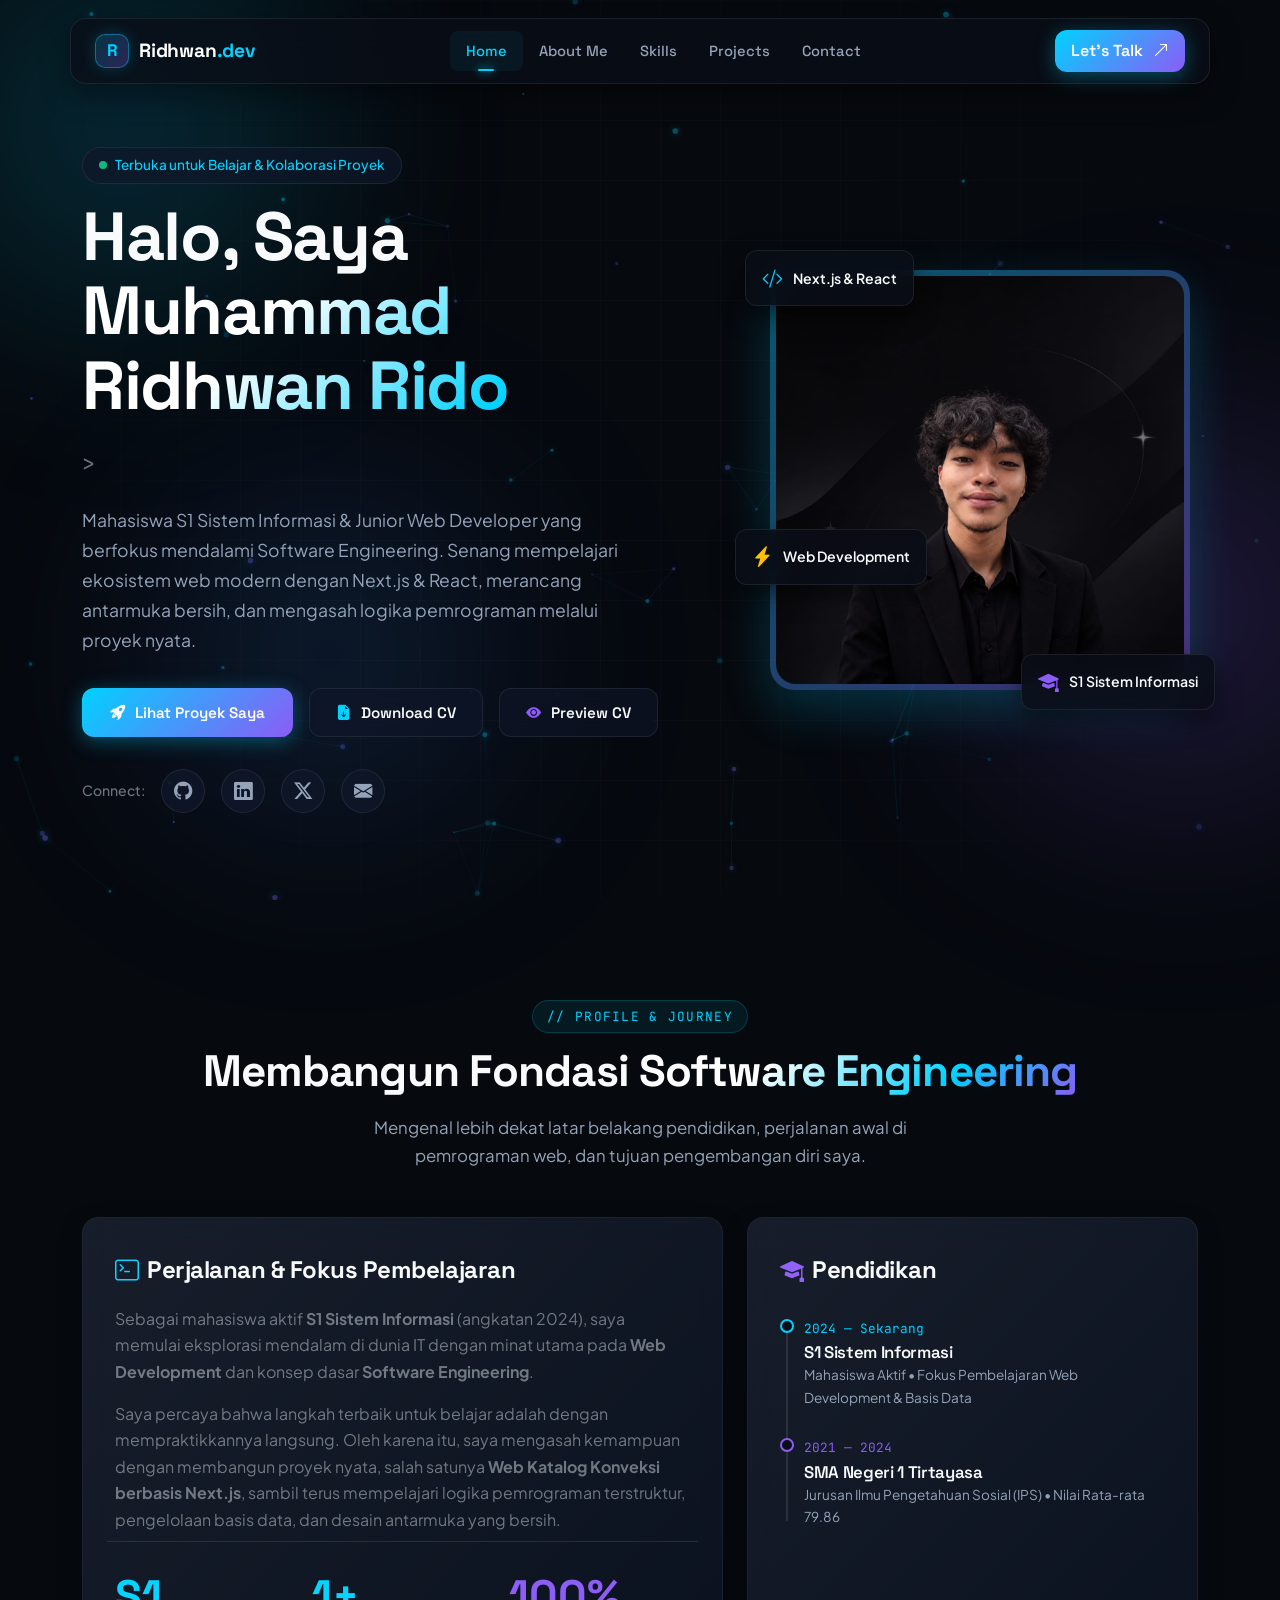
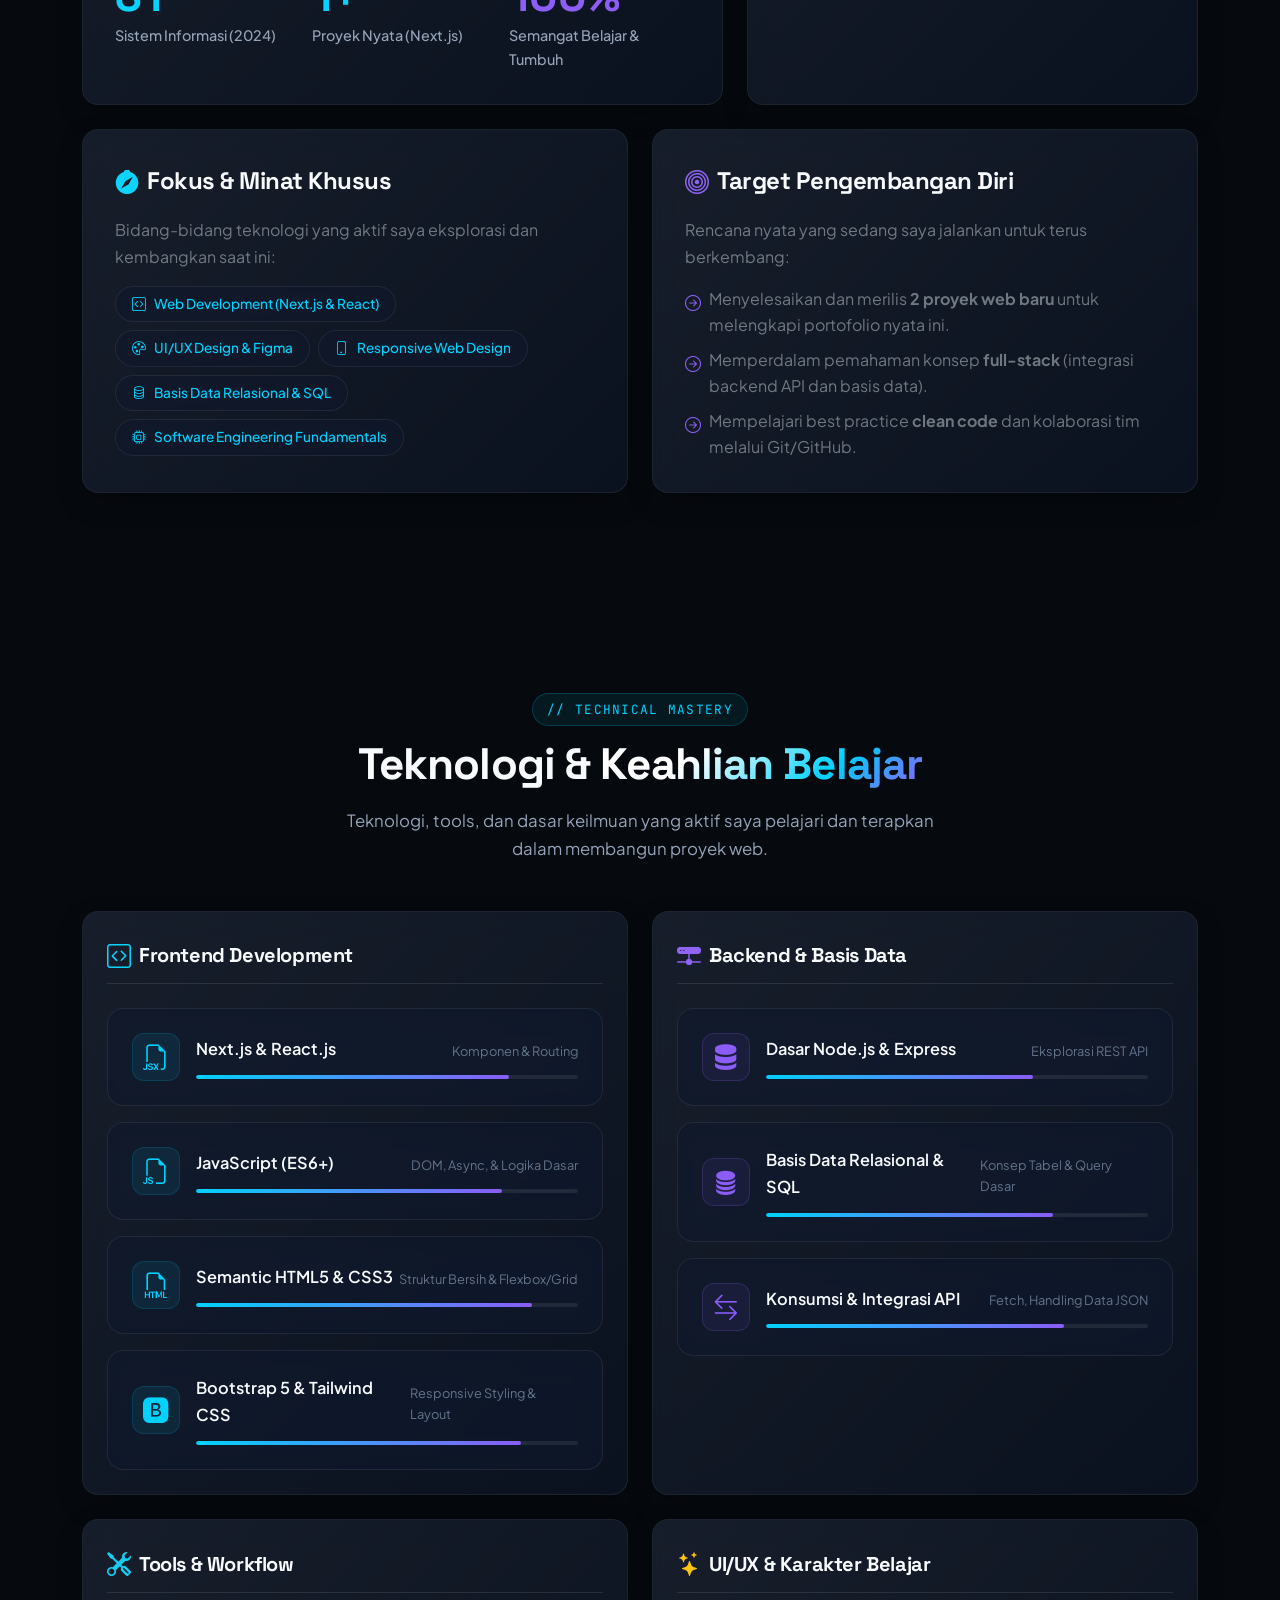
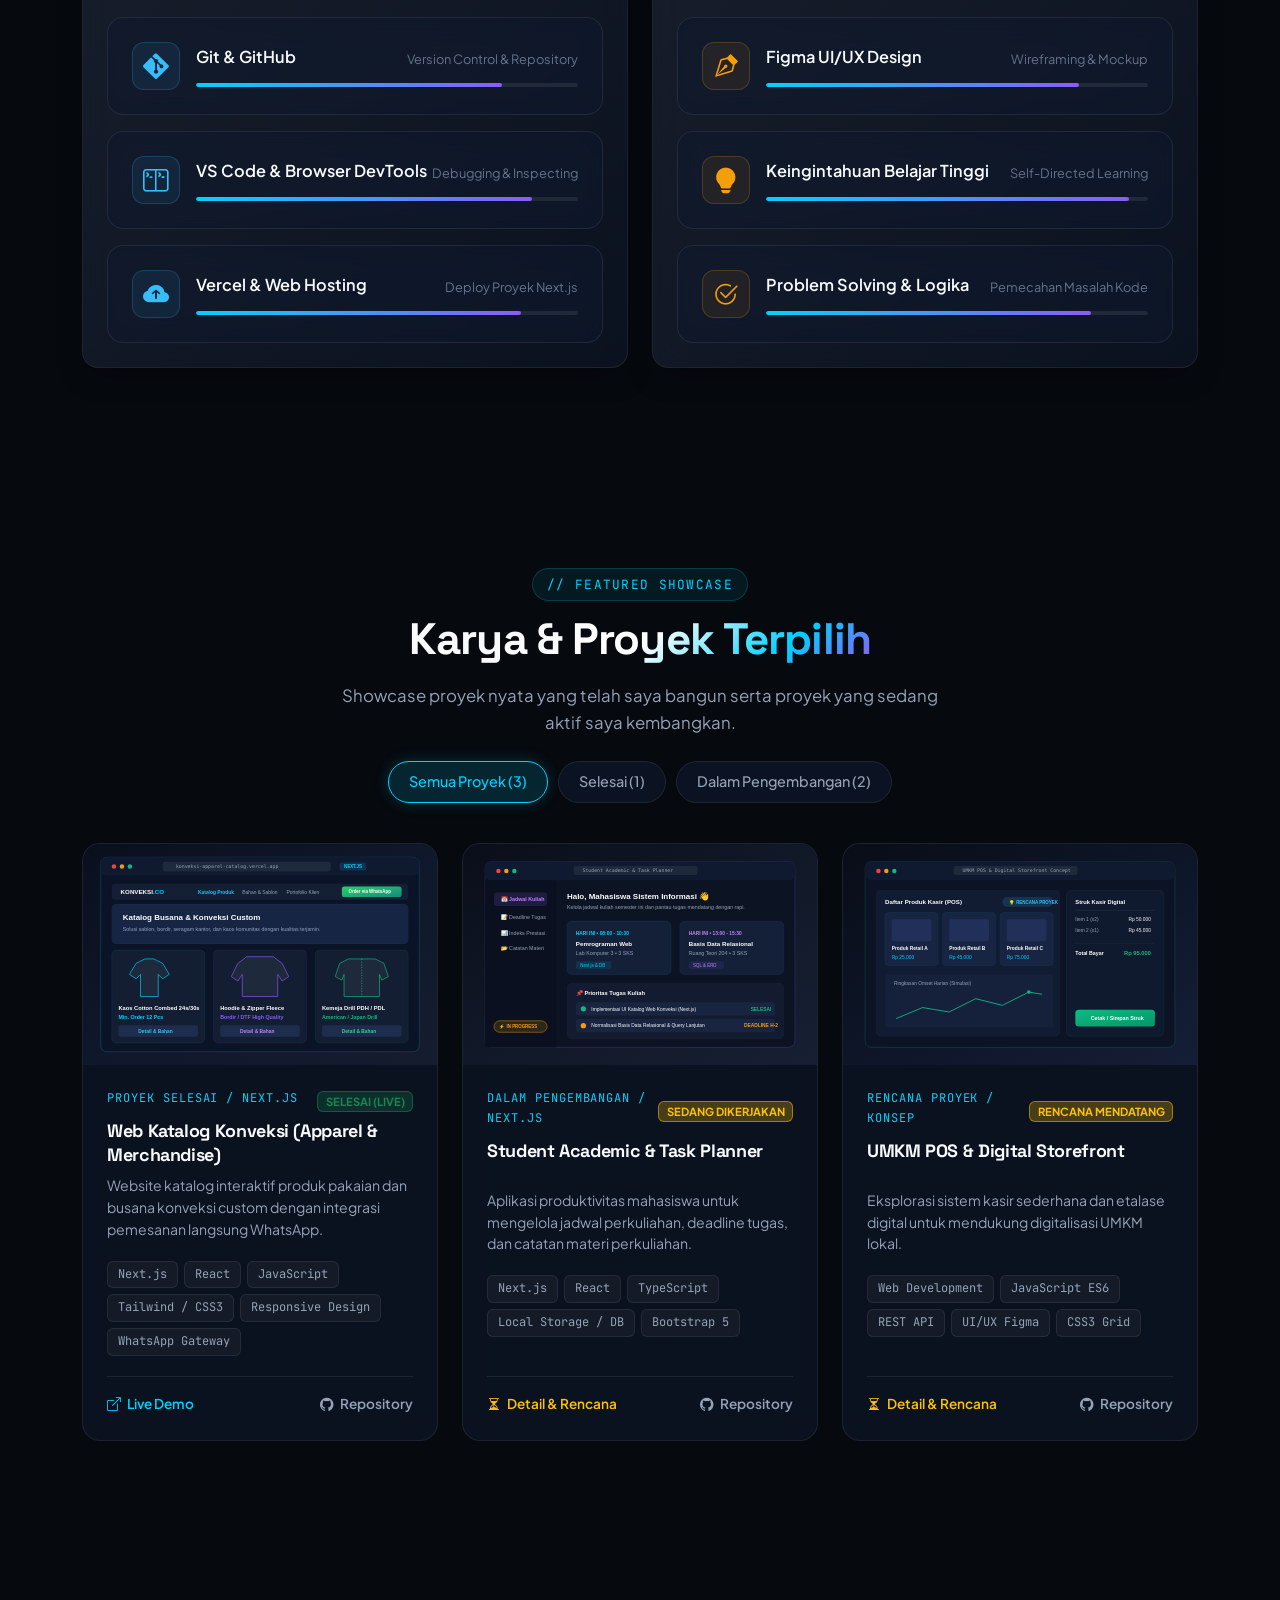
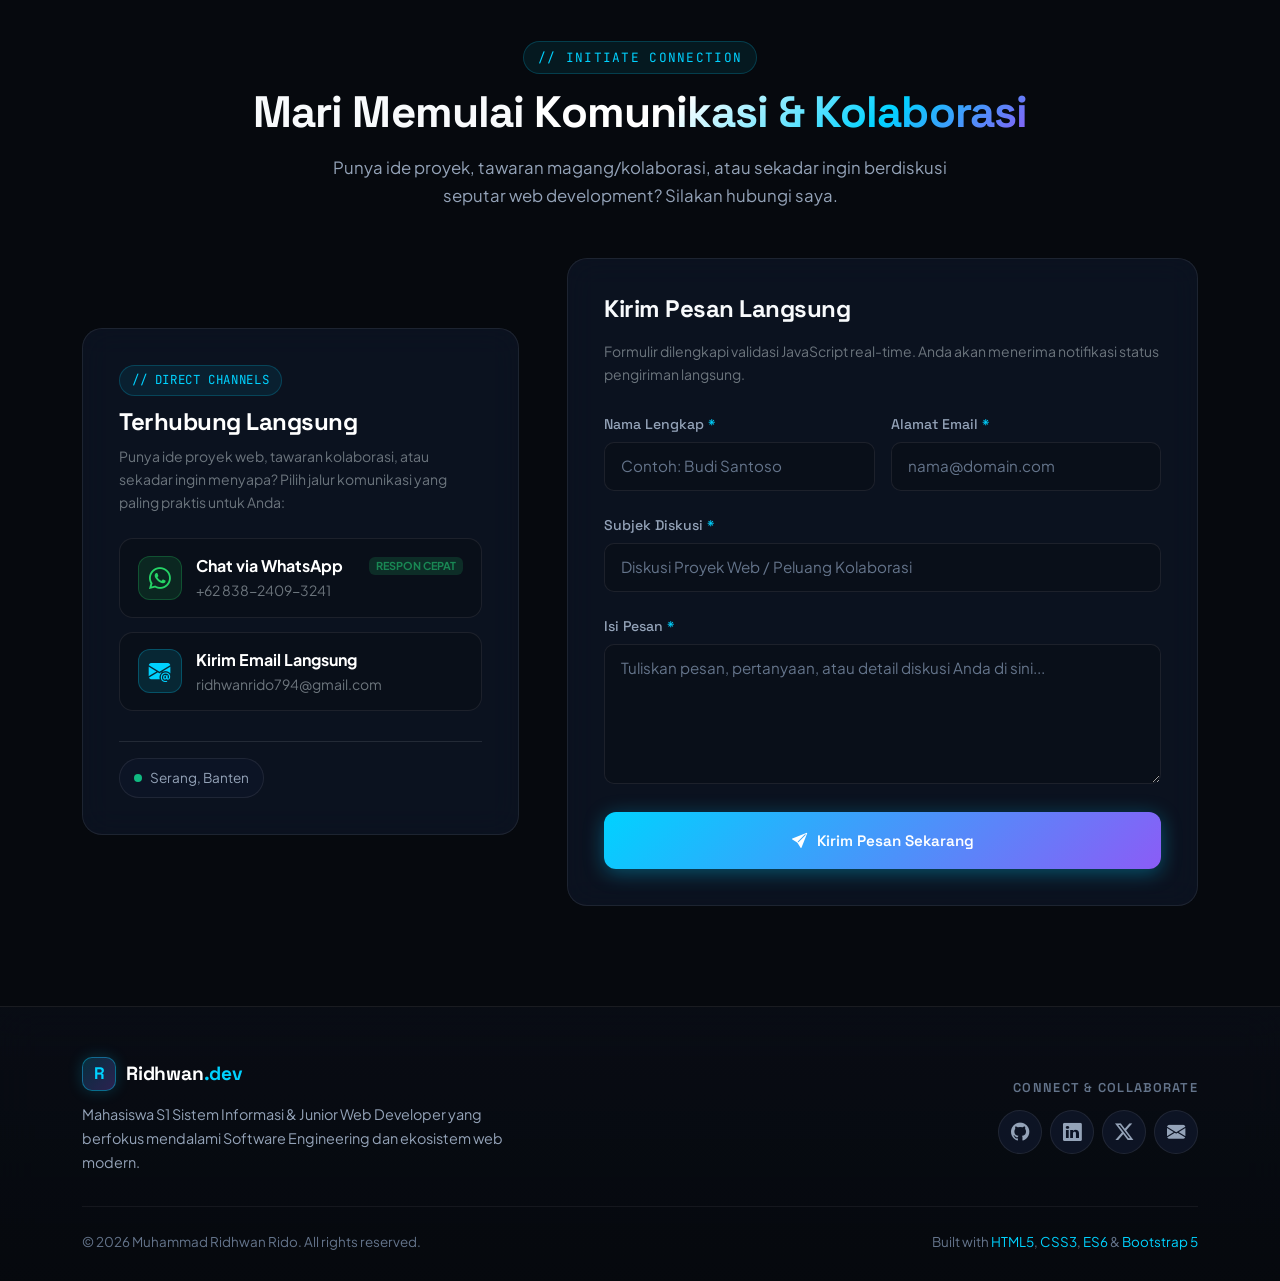
==== index.html @ 9acec399 "Initial commit: Personal Portfolio Website" ====
<!DOCTYPE html>
<html lang="id">

<head>
  <meta charset="UTF-8">
  <meta name="viewport" content="width=device-width, initial-scale=1.0">
  <meta name="description"
    content="Personal Portfolio Muhammad Ridhwan Rido - Mahasiswa S1 Sistem Informasi & Junior Web Developer. Antusias dalam Web Development dan Software Engineering.">
  <meta name="keywords"
    content="Muhammad Ridhwan Rido, Junior Web Developer, Sistem Informasi, Frontend, Next.js, React, Portfolio Serang">
  <meta name="author" content="Muhammad Ridhwan Rido">

  <title>Muhammad Ridhwan Rido — Junior Web Developer & Mahasiswa Sistem Informasi</title>

  <link rel="icon" type="image/svg+xml" href="assets/images/profile.jpeg">
  <link rel="stylesheet" href="https://cdn.jsdelivr.net/npm/bootstrap@5.3.3/dist/css/bootstrap.min.css">
  <link rel="stylesheet" href="https://cdn.jsdelivr.net/npm/bootstrap-icons@1.11.3/font/bootstrap-icons.min.css">
  <link rel="stylesheet" href="https://cdn.jsdelivr.net/npm/aos@2.3.4/dist/aos.css">
  <link rel="stylesheet" href="css/style.css">
</head>

<body>

  <!-- Background Elements -->
  <canvas id="particles-canvas" aria-hidden="true"></canvas>
  <div class="cyber-grid-overlay" aria-hidden="true"></div>
  <div class="ambient-glow ambient-glow-1" aria-hidden="true"></div>
  <div class="ambient-glow ambient-glow-2" aria-hidden="true"></div>
  <div class="ambient-glow ambient-glow-3" aria-hidden="true"></div>

  <div class="main-wrapper">

    <!-- Navbar -->
    <header>
      <nav class="navbar navbar-expand-lg navbar-cyber" aria-label="Navigasi Utama">
        <div class="container navbar-cyber-container">
          <a class="navbar-brand" href="#home">
            <span class="brand-badge">R</span>
            <span class="brand-text">Ridhwan<span class="text-cyan">.dev</span></span>
          </a>

          <button class="navbar-toggler" type="button" data-bs-toggle="collapse" data-bs-target="#navbarMainCollapse"
            aria-controls="navbarMainCollapse" aria-expanded="false" aria-label="Toggle navigasi menu">
            <i class="bi bi-list fs-4 text-cyan"></i>
          </button>

          <div class="collapse navbar-collapse" id="navbarMainCollapse">
            <ul class="navbar-nav mx-auto mb-2 mb-lg-0">
              <li class="nav-item">
                <a class="nav-link active" href="#home">Home</a>
              </li>
              <li class="nav-item">
                <a class="nav-link" href="#about">About Me</a>
              </li>
              <li class="nav-item">
                <a class="nav-link" href="#skills">Skills</a>
              </li>
              <li class="nav-item">
                <a class="nav-link" href="#projects">Projects</a>
              </li>
              <li class="nav-item">
                <a class="nav-link" href="#contact">Contact</a>
              </li>
            </ul>

            <div class="d-flex align-items-center gap-3">
              <a href="#contact" class="btn-cyber-primary text-decoration-none py-2 px-3 fs-6">
                <span>Let's Talk</span>
                <i class="bi bi-arrow-up-right"></i>
              </a>
            </div>
          </div>
        </div>
      </nav>
    </header>

    <main>
      <!-- Hero Section -->
      <section id="home" class="hero-section" aria-label="Hero Section">
        <div class="container">
          <div class="row align-items-center g-5">
            <div class="col-lg-7" data-aos="fade-up" data-aos-duration="900">
              <div class="d-inline-flex align-items-center gap-2 glass-pill mb-3">
                <span class="pulse-indicator" aria-hidden="true"></span>
                <span>Terbuka untuk Belajar &amp; Kolaborasi Proyek</span>
              </div>

              <h1 class="hero-title">
                Halo, Saya <br>
                <span class="text-gradient">Muhammad Ridhwan Rido</span>
              </h1>

              <div class="hero-type-wrap d-flex align-items-center gap-2">
                <span class="text-secondary">&gt;</span>
                <span class="typed-text-target"></span>
              </div>

              <p class="hero-desc">
                Mahasiswa S1 Sistem Informasi &amp; Junior Web Developer yang berfokus mendalami Software Engineering.
                Senang mempelajari ekosistem web modern dengan Next.js &amp; React, merancang antarmuka bersih, dan
                mengasah logika pemrograman melalui proyek nyata.
              </p>

              <div class="d-flex flex-wrap align-items-center gap-3 mb-4 hero-cta-buttons">
                <a href="#projects" class="btn-cyber-primary text-decoration-none">
                  <i class="bi bi-rocket-takeoff-fill"></i>
                  <span>Lihat Proyek Saya</span>
                </a>

                <a href="assets/docs/resume.pdf" download="Muhammad_Ridhwan_Rido_CV.pdf"
                  class="btn-cyber-outline text-decoration-none" title="Download Curriculum Vitae">
                  <i class="bi bi-file-earmark-arrow-down-fill text-cyan"></i>
                  <span>Download CV</span>
                </a>

                <a href="assets/docs/resume.html" target="_blank" rel="noopener noreferrer"
                  class="btn-cyber-outline text-decoration-none" title="Buka Pratinjau CV">
                  <i class="bi bi-eye-fill text-violet"></i>
                  <span>Preview CV</span>
                </a>
              </div>

              <div class="d-flex align-items-center gap-3 pt-2 hero-social-row">
                <span class="text-secondary small fw-medium">Connect:</span>
                <a href="https://github.com/Mr-Rido" target="_blank" rel="noopener noreferrer" class="btn-icon-circle"
                  aria-label="GitHub">
                  <i class="bi bi-github"></i>
                </a>
                <a href="https://linkedin.com" target="_blank" rel="noopener noreferrer" class="btn-icon-circle"
                  aria-label="LinkedIn">
                  <i class="bi bi-linkedin"></i>
                </a>
                <a href="https://twitter.com" target="_blank" rel="noopener noreferrer" class="btn-icon-circle"
                  aria-label="X Twitter">
                  <i class="bi bi-twitter-x"></i>
                </a>
                <a href="mailto:ridhwanrido794@gmail.com" class="btn-icon-circle" aria-label="Email">
                  <i class="bi bi-envelope-fill"></i>
                </a>
              </div>
            </div>

            <div class="col-lg-5 text-center" data-aos="zoom-in" data-aos-duration="1000" data-aos-delay="200">
              <div class="hero-visual-card tilt-card">
                <div class="floating-badge floating-badge-top-left">
                  <i class="bi bi-code-slash text-cyan"></i>
                  <span>Next.js &amp; React</span>
                </div>

                <div class="floating-badge floating-badge-bottom-right">
                  <i class="bi bi-mortarboard-fill text-violet"></i>
                  <span>S1 Sistem Informasi</span>
                </div>

                <div class="floating-badge floating-badge-center-left">
                  <i class="bi bi-lightning-charge-fill text-warning"></i>
                  <span>Web Development</span>
                </div>

                <div class="hero-avatar-frame">
                  <div class="hero-avatar-inner">
                    <img src="assets/images/profile.jpeg" alt="Foto Profil Futuristik Muhammad Ridhwan Rido" width="420"
                      height="420" loading="eager">
                  </div>
                </div>
              </div>
            </div>
          </div>
        </div>
      </section>

      <!-- About Section -->
      <section id="about" class="about-section" aria-label="Tentang Saya">
        <div class="container">
          <div class="text-center mb-5" data-aos="fade-up">
            <span class="section-badge">// PROFILE &amp; JOURNEY</span>
            <h2 class="section-title">Membangun Fondasi <span class="text-gradient">Software Engineering</span></h2>
            <p class="section-subtitle">
              Mengenal lebih dekat latar belakang pendidikan, perjalanan awal di pemrograman web, dan tujuan
              pengembangan diri saya.
            </p>
          </div>

          <div class="row g-4">
            <div class="col-lg-7" data-aos="fade-up" data-aos-delay="100">
              <article class="glass-card bento-card">
                <div>
                  <div class="d-flex align-items-center gap-2 mb-3">
                    <i class="bi bi-terminal text-cyan fs-4"></i>
                    <h3 class="fs-4 mb-0 fw-bold">Perjalanan &amp; Fokus Pembelajaran</h3>
                  </div>
                  <p class="text-secondary leading-relaxed mb-3">
                    Sebagai mahasiswa aktif <strong>S1 Sistem Informasi</strong> (angkatan 2024), saya memulai
                    eksplorasi mendalam di dunia IT dengan minat utama pada <strong>Web Development</strong> dan konsep
                    dasar <strong>Software Engineering</strong>.
                  </p>
                  <p class="text-secondary leading-relaxed mb-4">
                    Saya percaya bahwa langkah terbaik untuk belajar adalah dengan mempraktikkannya langsung. Oleh
                    karena itu, saya mengasah kemampuan dengan membangun proyek nyata, salah satunya <strong>Web Katalog
                      Konveksi berbasis Next.js</strong>, sambil terus mempelajari logika pemrograman terstruktur,
                    pengelolaan basis data, dan desain antarmuka yang bersih.
                  </p>
                </div>

                <div class="row g-3 pt-3 border-top border-secondary border-opacity-25">
                  <div class="col-sm-4 text-center text-sm-start">
                    <div class="stat-counter-number">S1</div>
                    <div class="stat-label">Sistem Informasi (2024)</div>
                  </div>
                  <div class="col-sm-4 text-center text-sm-start">
                    <div class="stat-counter-number text-cyan">1+</div>
                    <div class="stat-label">Proyek Nyata (Next.js)</div>
                  </div>
                  <div class="col-sm-4 text-center text-sm-start">
                    <div class="stat-counter-number text-violet">100%</div>
                    <div class="stat-label">Semangat Belajar &amp; Tumbuh</div>
                  </div>
                </div>
              </article>
            </div>

            <div class="col-lg-5" data-aos="fade-up" data-aos-delay="200">
              <article class="glass-card bento-card">
                <div>
                  <div class="d-flex align-items-center gap-2 mb-3">
                    <i class="bi bi-mortarboard-fill text-violet fs-4"></i>
                    <h3 class="fs-4 mb-0 fw-bold">Pendidikan</h3>
                  </div>

                  <div class="edu-timeline mt-4">
                    <div class="timeline-item">
                      <div class="timeline-dot" style="border-color: var(--accent-cyan);"></div>
                      <span class="timeline-year text-cyan">2024 — Sekarang</span>
                      <h4 class="timeline-title">S1 Sistem Informasi</h4>
                      <p class="timeline-sub">Mahasiswa Aktif • Fokus Pembelajaran Web Development &amp; Basis Data</p>
                    </div>

                    <div class="timeline-item">
                      <div class="timeline-dot" style="border-color: var(--accent-violet);"></div>
                      <span class="timeline-year text-violet">2021 — 2024</span>
                      <h4 class="timeline-title">SMA Negeri 1 Tirtayasa</h4>
                      <p class="timeline-sub">Jurusan Ilmu Pengetahuan Sosial (IPS) • Nilai Rata-rata 79.86</p>
                    </div>
                  </div>
                </div>
              </article>
            </div>

            <div class="col-lg-6" data-aos="fade-up" data-aos-delay="300">
              <article class="glass-card bento-card">
                <div>
                  <div class="d-flex align-items-center gap-2 mb-3">
                    <i class="bi bi-compass-fill text-cyan fs-4"></i>
                    <h3 class="fs-4 mb-0 fw-bold">Fokus &amp; Minat Khusus</h3>
                  </div>
                  <p class="text-secondary mb-3">
                    Bidang-bidang teknologi yang aktif saya eksplorasi dan kembangkan saat ini:
                  </p>
                  <div class="d-flex flex-wrap gap-2">
                    <span class="glass-pill"><i class="bi bi-code-square text-cyan"></i> Web Development (Next.js &amp; React)</span>
                    <span class="glass-pill"><i class="bi bi-palette text-cyan"></i> UI/UX Design &amp; Figma</span>
                    <span class="glass-pill"><i class="bi bi-phone text-cyan"></i> Responsive Web Design</span>
                    <span class="glass-pill"><i class="bi bi-database text-cyan"></i> Basis Data Relasional &amp; SQL</span>
                    <span class="glass-pill"><i class="bi bi-cpu text-cyan"></i> Software Engineering Fundamentals</span>
                  </div>
                </div>
              </article>
            </div>

            <div class="col-lg-6" data-aos="fade-up" data-aos-delay="400">
              <article class="glass-card bento-card">
                <div>
                  <div class="d-flex align-items-center gap-2 mb-3">
                    <i class="bi bi-bullseye text-violet fs-4"></i>
                    <h3 class="fs-4 mb-0 fw-bold">Target Pengembangan Diri</h3>
                  </div>
                  <p class="text-secondary mb-3">
                    Rencana nyata yang sedang saya jalankan untuk terus berkembang:
                  </p>
                  <ul class="list-unstyled mb-0">
                    <li class="mb-2 d-flex align-items-start gap-2">
                      <i class="bi bi-arrow-right-circle text-violet mt-1"></i>
                      <span class="text-secondary">Menyelesaikan dan merilis <strong>2 proyek web baru</strong> untuk melengkapi portofolio nyata ini.</span>
                    </li>
                    <li class="mb-2 d-flex align-items-start gap-2">
                      <i class="bi bi-arrow-right-circle text-violet mt-1"></i>
                      <span class="text-secondary">Memperdalam pemahaman konsep <strong>full-stack</strong> (integrasi backend API dan basis data).</span>
                    </li>
                    <li class="d-flex align-items-start gap-2">
                      <i class="bi bi-arrow-right-circle text-violet mt-1"></i>
                      <span class="text-secondary">Mempelajari best practice <strong>clean code</strong> dan kolaborasi tim melalui Git/GitHub.</span>
                    </li>
                  </ul>
                </div>
              </article>
            </div>
          </div>
        </div>
      </section>

      <!-- Skills Section -->
      <section id="skills" class="skills-section" aria-label="Keahlian Teknis">
        <div class="container">
          <div class="text-center mb-5" data-aos="fade-up">
            <span class="section-badge">// TECHNICAL MASTERY</span>
            <h2 class="section-title">Teknologi &amp; <span class="text-gradient">Keahlian Belajar</span></h2>
            <p class="section-subtitle">
              Teknologi, tools, dan dasar keilmuan yang aktif saya pelajari dan terapkan dalam membangun proyek web.
            </p>
          </div>

          <div class="row g-4">
            <div class="col-lg-6" data-aos="fade-up" data-aos-delay="100">
              <div class="glass-card p-4 h-100">
                <div class="d-flex align-items-center gap-2 mb-4 pb-2 border-bottom border-secondary border-opacity-25">
                  <i class="bi bi-code-square text-cyan fs-4"></i>
                  <h3 class="fs-5 mb-0 fw-bold">Frontend Development</h3>
                </div>

                <div class="d-flex flex-column gap-3">
                  <div class="skill-card-item">
                    <div class="skill-icon-wrap"><i class="bi bi-filetype-jsx"></i></div>
                    <div class="flex-grow-1">
                      <div class="d-flex justify-content-between align-items-center">
                        <span class="skill-name">Next.js &amp; React.js</span>
                        <span class="skill-level-text">Komponen &amp; Routing</span>
                      </div>
                      <div class="skill-meter">
                        <div class="skill-meter-fill" style="width: 82%;"></div>
                      </div>
                    </div>
                  </div>

                  <div class="skill-card-item">
                    <div class="skill-icon-wrap"><i class="bi bi-filetype-js"></i></div>
                    <div class="flex-grow-1">
                      <div class="d-flex justify-content-between align-items-center">
                        <span class="skill-name">JavaScript (ES6+)</span>
                        <span class="skill-level-text">DOM, Async, &amp; Logika Dasar</span>
                      </div>
                      <div class="skill-meter">
                        <div class="skill-meter-fill" style="width: 80%;"></div>
                      </div>
                    </div>
                  </div>

                  <div class="skill-card-item">
                    <div class="skill-icon-wrap"><i class="bi bi-filetype-html"></i></div>
                    <div class="flex-grow-1">
                      <div class="d-flex justify-content-between align-items-center">
                        <span class="skill-name">Semantic HTML5 &amp; CSS3</span>
                        <span class="skill-level-text">Struktur Bersih &amp; Flexbox/Grid</span>
                      </div>
                      <div class="skill-meter">
                        <div class="skill-meter-fill" style="width: 88%;"></div>
                      </div>
                    </div>
                  </div>

                  <div class="skill-card-item">
                    <div class="skill-icon-wrap"><i class="bi bi-bootstrap-fill"></i></div>
                    <div class="flex-grow-1">
                      <div class="d-flex justify-content-between align-items-center">
                        <span class="skill-name">Bootstrap 5 &amp; Tailwind CSS</span>
                        <span class="skill-level-text">Responsive Styling &amp; Layout</span>
                      </div>
                      <div class="skill-meter">
                        <div class="skill-meter-fill" style="width: 85%;"></div>
                      </div>
                    </div>
                  </div>
                </div>
              </div>
            </div>

            <div class="col-lg-6" data-aos="fade-up" data-aos-delay="200">
              <div class="glass-card p-4 h-100">
                <div class="d-flex align-items-center gap-2 mb-4 pb-2 border-bottom border-secondary border-opacity-25">
                  <i class="bi bi-hdd-network-fill text-violet fs-4"></i>
                  <h3 class="fs-5 mb-0 fw-bold">Backend &amp; Basis Data</h3>
                </div>

                <div class="d-flex flex-column gap-3">
                  <div class="skill-card-item">
                    <div class="skill-icon-wrap"
                      style="color: var(--accent-violet); background: rgba(139,92,246,0.08); border-color: rgba(139,92,246,0.2);">
                      <i class="bi bi-server"></i>
                    </div>
                    <div class="flex-grow-1">
                      <div class="d-flex justify-content-between align-items-center">
                        <span class="skill-name">Dasar Node.js &amp; Express</span>
                        <span class="skill-level-text">Eksplorasi REST API</span>
                      </div>
                      <div class="skill-meter">
                        <div class="skill-meter-fill" style="width: 70%;"></div>
                      </div>
                    </div>
                  </div>

                  <div class="skill-card-item">
                    <div class="skill-icon-wrap"
                      style="color: var(--accent-violet); background: rgba(139,92,246,0.08); border-color: rgba(139,92,246,0.2);">
                      <i class="bi bi-database-fill"></i>
                    </div>
                    <div class="flex-grow-1">
                      <div class="d-flex justify-content-between align-items-center">
                        <span class="skill-name">Basis Data Relasional &amp; SQL</span>
                        <span class="skill-level-text">Konsep Tabel &amp; Query Dasar</span>
                      </div>
                      <div class="skill-meter">
                        <div class="skill-meter-fill" style="width: 75%;"></div>
                      </div>
                    </div>
                  </div>

                  <div class="skill-card-item">
                    <div class="skill-icon-wrap"
                      style="color: var(--accent-violet); background: rgba(139,92,246,0.08); border-color: rgba(139,92,246,0.2);">
                      <i class="bi bi-arrow-left-right"></i>
                    </div>
                    <div class="flex-grow-1">
                      <div class="d-flex justify-content-between align-items-center">
                        <span class="skill-name">Konsumsi &amp; Integrasi API</span>
                        <span class="skill-level-text">Fetch, Handling Data JSON</span>
                      </div>
                      <div class="skill-meter">
                        <div class="skill-meter-fill" style="width: 78%;"></div>
                      </div>
                    </div>
                  </div>
                </div>
              </div>
            </div>

            <div class="col-lg-6" data-aos="fade-up" data-aos-delay="300">
              <div class="glass-card p-4 h-100">
                <div class="d-flex align-items-center gap-2 mb-4 pb-2 border-bottom border-secondary border-opacity-25">
                  <i class="bi bi-tools text-info fs-4"></i>
                  <h3 class="fs-5 mb-0 fw-bold">Tools &amp; Workflow</h3>
                </div>

                <div class="d-flex flex-column gap-3">
                  <div class="skill-card-item">
                    <div class="skill-icon-wrap"
                      style="color: #38bdf8; background: rgba(56,189,248,0.08); border-color: rgba(56,189,248,0.2);">
                      <i class="bi bi-git"></i>
                    </div>
                    <div class="flex-grow-1">
                      <div class="d-flex justify-content-between align-items-center">
                        <span class="skill-name">Git &amp; GitHub</span>
                        <span class="skill-level-text">Version Control &amp; Repository</span>
                      </div>
                      <div class="skill-meter">
                        <div class="skill-meter-fill" style="width: 80%;"></div>
                      </div>
                    </div>
                  </div>

                  <div class="skill-card-item">
                    <div class="skill-icon-wrap"
                      style="color: #38bdf8; background: rgba(56,189,248,0.08); border-color: rgba(56,189,248,0.2);">
                      <i class="bi bi-terminal-split"></i>
                    </div>
                    <div class="flex-grow-1">
                      <div class="d-flex justify-content-between align-items-center">
                        <span class="skill-name">VS Code &amp; Browser DevTools</span>
                        <span class="skill-level-text">Debugging &amp; Inspecting</span>
                      </div>
                      <div class="skill-meter">
                        <div class="skill-meter-fill" style="width: 88%;"></div>
                      </div>
                    </div>
                  </div>

                  <div class="skill-card-item">
                    <div class="skill-icon-wrap"
                      style="color: #38bdf8; background: rgba(56,189,248,0.08); border-color: rgba(56,189,248,0.2);">
                      <i class="bi bi-cloud-arrow-up-fill"></i>
                    </div>
                    <div class="flex-grow-1">
                      <div class="d-flex justify-content-between align-items-center">
                        <span class="skill-name">Vercel &amp; Web Hosting</span>
                        <span class="skill-level-text">Deploy Proyek Next.js</span>
                      </div>
                      <div class="skill-meter">
                        <div class="skill-meter-fill" style="width: 85%;"></div>
                      </div>
                    </div>
                  </div>
                </div>
              </div>
            </div>

            <div class="col-lg-6" data-aos="fade-up" data-aos-delay="400">
              <div class="glass-card p-4 h-100">
                <div class="d-flex align-items-center gap-2 mb-4 pb-2 border-bottom border-secondary border-opacity-25">
                  <i class="bi bi-stars text-warning fs-4"></i>
                  <h3 class="fs-5 mb-0 fw-bold">UI/UX &amp; Karakter Belajar</h3>
                </div>

                <div class="d-flex flex-column gap-3">
                  <div class="skill-card-item">
                    <div class="skill-icon-wrap"
                      style="color: #f59e0b; background: rgba(245,158,11,0.08); border-color: rgba(245,158,11,0.2);">
                      <i class="bi bi-vector-pen"></i>
                    </div>
                    <div class="flex-grow-1">
                      <div class="d-flex justify-content-between align-items-center">
                        <span class="skill-name">Figma UI/UX Design</span>
                        <span class="skill-level-text">Wireframing &amp; Mockup</span>
                      </div>
                      <div class="skill-meter">
                        <div class="skill-meter-fill" style="width: 82%;"></div>
                      </div>
                    </div>
                  </div>

                  <div class="skill-card-item">
                    <div class="skill-icon-wrap"
                      style="color: #f59e0b; background: rgba(245,158,11,0.08); border-color: rgba(245,158,11,0.2);">
                      <i class="bi bi-lightbulb-fill"></i>
                    </div>
                    <div class="flex-grow-1">
                      <div class="d-flex justify-content-between align-items-center">
                        <span class="skill-name">Keingintahuan Belajar Tinggi</span>
                        <span class="skill-level-text">Self-Directed Learning</span>
                      </div>
                      <div class="skill-meter">
                        <div class="skill-meter-fill" style="width: 95%;"></div>
                      </div>
                    </div>
                  </div>

                  <div class="skill-card-item">
                    <div class="skill-icon-wrap"
                      style="color: #f59e0b; background: rgba(245,158,11,0.08); border-color: rgba(245,158,11,0.2);">
                      <i class="bi bi-check2-circle"></i>
                    </div>
                    <div class="flex-grow-1">
                      <div class="d-flex justify-content-between align-items-center">
                        <span class="skill-name">Problem Solving &amp; Logika</span>
                        <span class="skill-level-text">Pemecahan Masalah Kode</span>
                      </div>
                      <div class="skill-meter">
                        <div class="skill-meter-fill" style="width: 85%;"></div>
                      </div>
                    </div>
                  </div>
                </div>
              </div>
            </div>
          </div>
        </div>
      </section>

      <!-- Projects Section -->
      <section id="projects" class="projects-section" aria-label="Portofolio Proyek">
        <div class="container">
          <div class="text-center mb-4" data-aos="fade-up">
            <span class="section-badge">// FEATURED SHOWCASE</span>
            <h2 class="section-title">Karya &amp; <span class="text-gradient">Proyek Terpilih</span></h2>
            <p class="section-subtitle">
              Showcase proyek nyata yang telah saya bangun serta proyek yang sedang aktif saya kembangkan.
            </p>
          </div>

          <div class="filter-btn-group" data-aos="fade-up" data-aos-delay="100">
            <button class="filter-btn active" data-filter="all">Semua Proyek (3)</button>
            <button class="filter-btn" data-filter="completed">Selesai (Live)</button>
            <button class="filter-btn" data-filter="in-progress">Dalam Pengembangan / Rencana</button>
          </div>

          <div class="row g-4 justify-content-center" id="projectsContainer">

            <!-- Proyek 1: Web Katalog Konveksi -->
            <div class="col-lg-4 col-md-6 project-grid-item" data-category="completed" data-aos="fade-up"
              data-aos-delay="100">
              <article class="project-card tilt-card">
                <div class="project-img-wrapper" data-project-id="konveksi-catalog">
                  <img src="assets/images/project-konveksi.svg" alt="Preview Web Katalog Konveksi Next.js"
                    loading="lazy">
                  <div class="project-overlay">
                    <button class="btn-cyber-primary btn-sm btn-view-project-detail" data-project-id="konveksi-catalog">
                      <i class="bi bi-info-circle"></i> Detail Proyek
                    </button>
                  </div>
                </div>
                <div class="project-content">
                  <div>
                    <div class="d-flex justify-content-between align-items-center mb-1">
                      <span class="project-category">Next.js &amp; Frontend</span>
                      <span
                        class="badge bg-success bg-opacity-25 text-success border border-success border-opacity-50 small"
                        style="font-size: 0.7rem;">LIVE</span>
                    </div>
                    <h3 class="project-title">Web Katalog Konveksi</h3>
                    <p class="project-desc">
                      Website katalog produk digital untuk konveksi busana custom (kaos, hoodie, seragam PDH) dengan
                      integrasi pemesanan langsung WhatsApp.
                    </p>
                    <div class="tech-tag-list">
                      <span class="tech-tag">Next.js</span>
                      <span class="tech-tag">React</span>
                      <span class="tech-tag">Tailwind / CSS</span>
                      <span class="tech-tag">WhatsApp API</span>
                    </div>
                  </div>
                  <div class="project-links">
                    <a href="https://ridhwan-apparel.vercel.app" target="_blank" rel="noopener noreferrer"
                      class="project-link-btn text-cyan">
                      <i class="bi bi-box-arrow-up-right"></i> Live Demo
                    </a>
                    <a href="https://github.com" target="_blank" rel="noopener noreferrer" class="project-link-btn">
                      <i class="bi bi-github"></i> Source Code
                    </a>
                  </div>
                </div>
              </article>
            </div>

            <!-- Proyek 2: Student Academic & Task Planner -->
            <div class="col-lg-4 col-md-6 project-grid-item" data-category="in-progress" data-aos="fade-up"
              data-aos-delay="200">
              <article class="project-card tilt-card">
                <div class="project-img-wrapper" data-project-id="student-academic-planner">
                  <img src="assets/images/project-student-planner.svg" alt="Preview Student Academic & Task Planner"
                    loading="lazy">
                  <div class="project-overlay">
                    <button class="btn-cyber-primary btn-sm btn-view-project-detail"
                      data-project-id="student-academic-planner">
                      <i class="bi bi-info-circle"></i> Detail Proyek
                    </button>
                  </div>
                </div>
                <div class="project-content">
                  <div>
                    <div class="d-flex justify-content-between align-items-center mb-1">
                      <span class="project-category">Full-Stack / Next.js</span>
                      <span
                        class="badge bg-warning bg-opacity-25 text-warning border border-warning border-opacity-50 small"
                        style="font-size: 0.7rem;">IN PROGRESS</span>
                    </div>
                    <h3 class="project-title">Student Task Planner</h3>
                    <p class="project-desc">
                      Aplikasi produktivitas mahasiswa untuk mengelola jadwal perkuliahan semester aktif, deadline tugas
                      harian, dan catatan perkuliahan.
                    </p>
                    <div class="tech-tag-list">
                      <span class="tech-tag">Next.js</span>
                      <span class="tech-tag">React</span>
                      <span class="tech-tag">TypeScript</span>
                      <span class="tech-tag">Bootstrap 5</span>
                    </div>
                  </div>
                  <div class="project-links">
                    <button type="button"
                      class="project-link-btn text-warning btn-view-project-detail border-0 bg-transparent p-0"
                      data-project-id="student-academic-planner">
                      <i class="bi bi-hourglass-split"></i> Dalam Pengerjaan
                    </button>
                    <a href="https://github.com/Mr-Rido/PLANNER-TASK" target="_blank" rel="noopener noreferrer" class="project-link-btn">
                      <i class="bi bi-github"></i> Repository
                    </a>
                  </div>
                </div>
              </article>
            </div>

            <!-- Proyek 3: UMKM POS & Digital Storefront -->
            <div class="col-lg-4 col-md-6 project-grid-item" data-category="in-progress" data-aos="fade-up"
              data-aos-delay="300">
              <article class="project-card tilt-card">
                <div class="project-img-wrapper" data-project-id="umkm-pos-storefront">
                  <img src="assets/images/project-pos-concept.svg" alt="Preview UMKM POS & Storefront Concept"
                    loading="lazy">
                  <div class="project-overlay">
                    <button class="btn-cyber-primary btn-sm btn-view-project-detail"
                      data-project-id="umkm-pos-storefront">
                      <i class="bi bi-info-circle"></i> Detail Proyek
                    </button>
                  </div>
                </div>
                <div class="project-content">
                  <div>
                    <div class="d-flex justify-content-between align-items-center mb-1">
                      <span class="project-category">Konsep &amp; Rencana</span>
                      <span class="badge bg-info bg-opacity-25 text-info border border-info border-opacity-50 small"
                        style="font-size: 0.7rem;">PLANNING</span>
                    </div>
                    <h3 class="project-title">UMKM POS &amp; Storefront</h3>
                    <p class="project-desc">
                      Eksplorasi sistem kasir sederhana dan etalase digital untuk mendukung digitalisasi UMKM lokal dan
                      pencatatan transaksi kasir.
                    </p>
                    <div class="tech-tag-list">
                      <span class="tech-tag">Web Tech</span>
                      <span class="tech-tag">JavaScript ES6</span>
                      <span class="tech-tag">UI/UX Figma</span>
                      <span class="tech-tag">REST API</span>
                    </div>
                  </div>
                  <div class="project-links">
                    <button type="button"
                      class="project-link-btn text-info btn-view-project-detail border-0 bg-transparent p-0"
                      data-project-id="umkm-pos-storefront">
                      <i class="bi bi-lightbulb"></i> Rencana Berikutnya
                    </button>
                    <a href="https://github.com/Mr-Rido" target="_blank" rel="noopener noreferrer" class="project-link-btn">
                      <i class="bi bi-github"></i> GitHub
                    </a>
                  </div>
                </div>
              </article>
            </div>

          </div>
        </div>
      </section>

      <!-- Contact Section -->
      <section id="contact" class="contact-section" aria-label="Kontak">
        <div class="container">
          <div class="text-center mb-5" data-aos="fade-up">
            <span class="section-badge">// INITIATE CONNECTION</span>
            <h2 class="section-title">Mari Memulai <span class="text-gradient">Komunikasi &amp; Kolaborasi</span></h2>
            <p class="section-subtitle">
              Punya ide proyek, tawaran magang/kolaborasi, atau sekadar ingin berdiskusi seputar web development?
              Silakan hubungi saya.
            </p>
          </div>

          <div class="row g-5 align-items-center">
            <div class="col-lg-5" data-aos="fade-right" data-aos-delay="100">
              <div class="contact-hub-card">
                <div>
                  <span class="contact-hub-badge">// DIRECT CHANNELS</span>
                  <h3 class="fs-4 fw-bold text-white mb-2">Terhubung Langsung</h3>
                  <p class="text-secondary small leading-relaxed mb-4">
                    Punya ide proyek web, tawaran kolaborasi, atau sekadar ingin menyapa? Pilih jalur komunikasi yang
                    paling praktis untuk Anda:
                  </p>

                  <a href="https://wa.me/6283824093241?text=Halo%20Ridhwan,%20saya%20melihat%20portofolio%20Anda%20dan%20tertarik%20untuk%20berdiskusi."
                    target="_blank" rel="noopener noreferrer" class="contact-action-btn btn-wa">
                    <div class="contact-action-icon"
                      style="background: rgba(37, 211, 102, 0.12); color: #25d366; border: 1px solid rgba(37, 211, 102, 0.25);">
                      <i class="bi bi-whatsapp"></i>
                    </div>
                    <div class="flex-grow-1">
                      <div class="d-flex justify-content-between align-items-center">
                        <span class="fw-bold fs-6 text-white">Chat via WhatsApp</span>
                        <span class="badge bg-success bg-opacity-25 text-success small"
                          style="font-size: 0.68rem;">RESPON CEPAT</span>
                      </div>
                      <span class="text-secondary small d-block">+62 838-2409-3241</span>
                    </div>
                  </a>

                  <a href="mailto:ridhwanrido794@gmail.com" class="contact-action-btn">
                    <div class="contact-action-icon"
                      style="background: rgba(0, 210, 255, 0.12); color: var(--accent-cyan); border: 1px solid rgba(0, 210, 255, 0.25);">
                      <i class="bi bi-envelope-at-fill"></i>
                    </div>
                    <div class="flex-grow-1">
                      <span class="fw-bold fs-6 text-white d-block">Kirim Email Langsung</span>
                      <span class="text-secondary small d-block">ridhwanrido794@gmail.com</span>
                    </div>
                  </a>
                </div>

                <div class="pt-3 border-top border-secondary border-opacity-25 mt-3">
                  <div class="contact-location-pill">
                    <span class="pulse-indicator" aria-hidden="true"></span>
                    <span>Serang, Banten</span>
                  </div>
                </div>
              </div>
            </div>

            <div class="col-lg-7" data-aos="fade-left" data-aos-delay="200">
              <div class="form-cyber">
                <h3 class="fs-4 fw-bold mb-3">Kirim Pesan Langsung</h3>
                <p class="text-secondary small mb-4">
                  Formulir dilengkapi validasi JavaScript real-time. Anda akan menerima notifikasi status pengiriman
                  langsung.
                </p>

                <div id="contactFormAlert"></div>

                <form id="contactForm" novalidate>
                  <div class="row g-3">
                    <div class="col-md-6">
                      <label for="senderName" class="form-label form-label-cyber">Nama Lengkap <span
                          class="text-cyan">*</span></label>
                      <input type="text" class="form-control form-control-cyber" id="senderName"
                        placeholder="Contoh: Budi Santoso" required>
                      <div class="form-feedback-msg"></div>
                    </div>

                    <div class="col-md-6">
                      <label for="senderEmail" class="form-label form-label-cyber">Alamat Email <span
                          class="text-cyan">*</span></label>
                      <input type="email" class="form-control form-control-cyber" id="senderEmail"
                        placeholder="nama@domain.com" required>
                      <div class="form-feedback-msg"></div>
                    </div>

                    <div class="col-12">
                      <label for="senderSubject" class="form-label form-label-cyber">Subjek Diskusi <span
                          class="text-cyan">*</span></label>
                      <input type="text" class="form-control form-control-cyber" id="senderSubject"
                        placeholder="Diskusi Proyek Web / Peluang Kolaborasi" required>
                      <div class="form-feedback-msg"></div>
                    </div>

                    <div class="col-12">
                      <label for="senderMessage" class="form-label form-label-cyber">Isi Pesan <span
                          class="text-cyan">*</span></label>
                      <textarea class="form-control form-control-cyber" id="senderMessage" rows="5"
                        placeholder="Tuliskan pesan, pertanyaan, atau detail diskusi Anda di sini..."
                        required></textarea>
                      <div class="form-feedback-msg"></div>
                    </div>

                    <div class="col-12 pt-2">
                      <button type="submit" id="submitContactBtn" class="btn-cyber-primary w-100 py-3">
                        <i class="bi bi-send-fill"></i>
                        <span>Kirim Pesan Sekarang</span>
                      </button>
                    </div>
                  </div>
                </form>
              </div>
            </div>
          </div>
        </div>
      </section>
    </main>

    <!-- Footer -->
    <footer class="footer-cyber" aria-label="Footer">
      <div class="container">
        <div class="row g-4 align-items-center justify-content-between">
          <div class="col-lg-7 col-md-6 text-center text-md-start">
            <a class="navbar-brand justify-content-center justify-content-md-start mb-2" href="#home">
              <span class="brand-badge">R</span>
              <span class="brand-text">Ridhwan<span class="text-cyan">.dev</span></span>
            </a>
            <p class="footer-brand-desc">
              Mahasiswa S1 Sistem Informasi &amp; Junior Web Developer yang berfokus mendalami Software Engineering dan ekosistem web modern.
            </p>
          </div>

          <div class="col-lg-5 col-md-6 text-center text-md-end">
            <div class="footer-social-title">Connect &amp; Collaborate</div>
            <div class="d-flex align-items-center justify-content-center justify-content-md-end gap-2">
              <a href="https://github.com" target="_blank" rel="noopener noreferrer" class="btn-icon-circle"
                aria-label="GitHub"><i class="bi bi-github"></i></a>
              <a href="https://linkedin.com" target="_blank" rel="noopener noreferrer" class="btn-icon-circle"
                aria-label="LinkedIn"><i class="bi bi-linkedin"></i></a>
              <a href="https://twitter.com" target="_blank" rel="noopener noreferrer" class="btn-icon-circle"
                aria-label="X Twitter"><i class="bi bi-twitter-x"></i></a>
              <a href="mailto:ridhwanrido794@gmail.com" class="btn-icon-circle"
                aria-label="Email"><i class="bi bi-envelope-fill"></i></a>
            </div>
          </div>
        </div>

        <div class="footer-bottom d-flex flex-column flex-sm-row justify-content-between align-items-center gap-2">
          <div class="footer-copy">
            &copy; <span id="currentYear">2026</span> Muhammad Ridhwan Rido. All rights reserved.
          </div>
          <div class="footer-tech">
            Built with <span>HTML5</span>, <span>CSS3</span>, <span>ES6</span> &amp; <span>Bootstrap 5</span>
          </div>
        </div>
      </div>
    </footer>

    <!-- Tombol Back to Top -->
    <button id="backToTopBtn" class="back-to-top" aria-label="Kembali ke atas">
      <i class="bi bi-chevron-up"></i>
    </button>

  </div>

  <!-- Modal Detail Proyek -->
  <div class="modal fade" id="projectDetailModal" tabindex="-1" aria-labelledby="modalProjectTitle" aria-hidden="true">
    <div class="modal-dialog modal-dialog-centered modal-lg">
      <div class="modal-content modal-content-cyber">
        <div class="modal-header modal-header-cyber d-flex justify-content-between align-items-center">
          <div>
            <span id="modalProjectCategory"
              class="badge bg-dark border border-cyan text-cyan font-monospace small mb-1"></span>
            <h4 class="modal-title fw-bold text-white mb-0" id="modalProjectTitle">Judul Proyek</h4>
          </div>
          <button type="button" class="btn-close-cyber" data-bs-dismiss="modal" aria-label="Tutup Modal">
            <i class="bi bi-x-lg"></i>
          </button>
        </div>

        <div class="modal-body p-4">
          <div class="rounded-3 overflow-hidden mb-4 border border-secondary border-opacity-25">
            <img id="modalProjectImg" src="" alt="Pratinjau Detail Proyek" class="w-100 object-fit-cover"
              style="max-height: 320px;">
          </div>

          <div class="row g-2 mb-4" id="modalProjectMetrics"></div>

          <h5 class="fs-6 text-cyan fw-bold text-uppercase tracking-wider font-monospace mb-2">// Deskripsi Proyek</h5>
          <p id="modalProjectDesc" class="text-secondary leading-relaxed mb-4"></p>

          <h5 class="fs-6 text-cyan fw-bold text-uppercase tracking-wider font-monospace mb-2">// Fitur &amp; Karakteristik</h5>
          <ul id="modalProjectFeatures" class="list-unstyled text-secondary mb-4"></ul>

          <h5 class="fs-6 text-cyan fw-bold text-uppercase tracking-wider font-monospace mb-2">// Arsitektur Teknis</h5>
          <p id="modalProjectArchitecture" class="text-secondary small leading-relaxed mb-4"></p>

          <h5 class="fs-6 text-cyan fw-bold text-uppercase tracking-wider font-monospace mb-2">// Stack Teknologi</h5>
          <div id="modalProjectTags" class="d-flex flex-wrap gap-2 mb-4"></div>
        </div>

        <div class="modal-footer border-top border-secondary border-opacity-25 p-3 d-flex justify-content-between">
          <button type="button" class="btn btn-outline-secondary btn-sm" data-bs-dismiss="modal">Tutup</button>
          <div class="d-flex gap-2">
            <a id="modalGithubBtn" href="#" target="_blank" rel="noopener noreferrer"
              class="btn-cyber-outline btn-sm text-decoration-none">
              <i class="bi bi-github"></i> Repository
            </a>
            <a id="modalLiveDemoBtn" href="#" target="_blank" rel="noopener noreferrer"
              class="btn-cyber-primary btn-sm text-decoration-none">
              <i class="bi bi-box-arrow-up-right"></i> Live Demo
            </a>
          </div>
        </div>
      </div>
    </div>
  </div>

  <!-- Scripts -->
  <script src="https://cdn.jsdelivr.net/npm/bootstrap@5.3.3/dist/js/bootstrap.bundle.min.js"></script>
  <script src="https://cdn.jsdelivr.net/npm/aos@2.3.4/dist/aos.js"></script>
  <script src="https://cdn.jsdelivr.net/npm/typed.js@2.1.0/dist/typed.umd.js"></script>
  <script src="https://cdn.jsdelivr.net/npm/vanilla-tilt@1.8.1/dist/vanilla-tilt.min.js"></script>
  <script src="js/projects-data.js"></script>
  <script src="js/main.js"></script>
  <script>
    document.getElementById('currentYear').textContent = new Date().getFullYear();
  </script>
</body>

</html>
---- css/style.css ----
/* Sistem Desain Portofolio Futuristik Minimalis */

@import url('https://fonts.googleapis.com/css2?family=Plus+Jakarta+Sans:wght@300;400;500;600;700&family=Space+Grotesk:wght@400;500;600;700&family=JetBrains+Mono:wght@400;500&display=swap');

/* Variabel Tema (:root) */
:root {
  --bg-darkest: #06090e;
  --bg-primary: #0a0e17;
  --bg-secondary: #0f172a;
  --bg-tertiary: #162033;
  --bg-card: rgba(15, 23, 42, 0.65);
  --bg-card-hover: rgba(22, 32, 51, 0.85);

  --accent-cyan: #00d2ff;
  --accent-blue: #3b82f6;
  --accent-violet: #8b5cf6;
  --accent-purple: #a855f7;
  --accent-emerald: #10b981;

  --text-primary: #f8fafc;
  --text-secondary: #94a3b8;
  --text-muted: #64748b;
  --text-dark: #0f172a;

  --border-glass: rgba(255, 255, 255, 0.08);
  --border-glass-hover: rgba(0, 210, 255, 0.4);
  --glass-blur: blur(16px);
  --glass-blur-heavy: blur(24px);

  --gradient-cyber: linear-gradient(135deg, #00d2ff 0%, #8b5cf6 100%);
  --gradient-cyber-hover: linear-gradient(135deg, #00f0ff 0%, #a855f7 100%);
  --gradient-text: linear-gradient(135deg, #ffffff 30%, #00d2ff 70%, #8b5cf6 100%);
  --gradient-subtle: linear-gradient(180deg, rgba(15, 23, 42, 0) 0%, rgba(15, 23, 42, 0.8) 100%);
  --gradient-border: linear-gradient(135deg, rgba(0, 210, 255, 0.5), rgba(139, 92, 246, 0.5));

  --glow-cyan: 0 0 25px rgba(0, 210, 255, 0.3);
  --glow-violet: 0 0 25px rgba(139, 92, 246, 0.3);
  --glow-box: 0 8px 32px 0 rgba(0, 0, 0, 0.45);
  --shadow-card: 0 10px 30px -10px rgba(0, 0, 0, 0.5);

  --font-heading: 'Space Grotesk', -apple-system, BlinkMacSystemFont, sans-serif;
  --font-body: 'Plus Jakarta Sans', -apple-system, BlinkMacSystemFont, sans-serif;
  --font-mono: 'JetBrains Mono', monospace;

  --transition-fast: all 0.2s cubic-bezier(0.4, 0, 0.2, 1);
  --transition-normal: all 0.35s cubic-bezier(0.4, 0, 0.2, 1);
  --transition-slow: all 0.6s cubic-bezier(0.4, 0, 0.2, 1);
}

/* Reset Dasar & Tipografi */
*,
*::before,
*::after {
  box-sizing: border-box;
  margin: 0;
  padding: 0;
}

html {
  scroll-behavior: smooth;
  scroll-padding-top: 80px;
}

body {
  font-family: var(--font-body);
  background-color: var(--bg-darkest);
  color: var(--text-primary);
  line-height: 1.65;
  overflow-x: hidden;
  position: relative;
  min-height: 100vh;
}

h1,
h2,
h3,
h4,
h5,
h6 {
  font-family: var(--font-heading);
  font-weight: 700;
  color: var(--text-primary);
  letter-spacing: -0.02em;
}

p {
  color: var(--text-secondary);
  font-weight: 400;
}

a {
  color: var(--accent-cyan);
  text-decoration: none;
  transition: var(--transition-fast);
}

a:hover {
  color: #38bdf8;
}

/* Custom Scrollbar */
::-webkit-scrollbar {
  width: 9px;
}

::-webkit-scrollbar-track {
  background: var(--bg-darkest);
}

::-webkit-scrollbar-thumb {
  background: var(--bg-tertiary);
  border-radius: 6px;
  border: 2px solid var(--bg-darkest);
}

::-webkit-scrollbar-thumb:hover {
  background: var(--accent-cyan);
}

::selection {
  background: rgba(0, 210, 255, 0.25);
  color: #ffffff;
}

/* Latar Belakang & Grid */
#particles-js,
#particles-canvas {
  position: fixed;
  top: 0;
  left: 0;
  width: 100%;
  height: 100%;
  z-index: 0;
  pointer-events: none;
  opacity: 0.65;
}

.cyber-grid-overlay {
  position: fixed;
  top: 0;
  left: 0;
  width: 100%;
  height: 100%;
  background-image:
    linear-gradient(to right, rgba(255, 255, 255, 0.02) 1px, transparent 1px),
    linear-gradient(to bottom, rgba(255, 255, 255, 0.02) 1px, transparent 1px);
  background-size: 60px 60px;
  mask-image: radial-gradient(circle at 50% 50%, black 40%, transparent 95%);
  -webkit-mask-image: radial-gradient(circle at 50% 50%, black 40%, transparent 95%);
  pointer-events: none;
  z-index: 1;
}

.ambient-glow {
  position: fixed;
  border-radius: 50%;
  filter: blur(120px);
  pointer-events: none;
  z-index: 0;
  opacity: 0.35;
  animation: ambientFloat 20s infinite alternate ease-in-out;
}

.ambient-glow-1 {
  width: 450px;
  height: 450px;
  background: radial-gradient(circle, var(--accent-cyan) 0%, transparent 70%);
  top: -100px;
  left: -100px;
}

.ambient-glow-2 {
  width: 500px;
  height: 500px;
  background: radial-gradient(circle, var(--accent-violet) 0%, transparent 70%);
  top: 40%;
  right: -150px;
  animation-duration: 25s;
  animation-delay: -5s;
}

.ambient-glow-3 {
  width: 400px;
  height: 400px;
  background: radial-gradient(circle, #3b82f6 0%, transparent 70%);
  bottom: 5%;
  left: 10%;
  animation-duration: 22s;
  animation-delay: -10s;
}

@keyframes ambientFloat {
  0% {
    transform: translate(0, 0) scale(1);
  }

  50% {
    transform: translate(60px, 40px) scale(1.1);
  }

  100% {
    transform: translate(-40px, 80px) scale(0.95);
  }
}

.main-wrapper {
  position: relative;
  z-index: 2;
}

/* Glassmorphism & Kartu */
.glass-card {
  background: var(--bg-card);
  backdrop-filter: var(--glass-blur);
  -webkit-backdrop-filter: var(--glass-blur);
  border: 1px solid var(--border-glass);
  border-radius: 16px;
  box-shadow: var(--shadow-card);
  transition: var(--transition-normal);
  position: relative;
  overflow: hidden;
}

.glass-card::before {
  content: '';
  position: absolute;
  top: 0;
  left: 0;
  width: 100%;
  height: 100%;
  background: linear-gradient(135deg, rgba(255, 255, 255, 0.05) 0%, transparent 100%);
  pointer-events: none;
}

.glass-card:hover {
  border-color: var(--border-glass-hover);
  transform: translateY(-5px);
  box-shadow: 0 15px 35px -5px rgba(0, 210, 255, 0.12), 0 0 20px rgba(139, 92, 246, 0.1);
}

.glass-pill {
  display: inline-flex;
  align-items: center;
  gap: 8px;
  padding: 6px 16px;
  background: rgba(15, 23, 42, 0.7);
  backdrop-filter: blur(10px);
  -webkit-backdrop-filter: blur(10px);
  border: 1px solid var(--border-glass);
  border-radius: 9999px;
  font-size: 0.85rem;
  font-weight: 500;
  color: var(--accent-cyan);
}

.glass-pill-violet {
  color: #c084fc;
  border-color: rgba(168, 85, 247, 0.25);
  background: rgba(168, 85, 247, 0.08);
}

/* Gaya Header Bagian */
.section-badge {
  display: inline-block;
  padding: 5px 14px;
  background: rgba(0, 210, 255, 0.08);
  border: 1px solid rgba(0, 210, 255, 0.2);
  border-radius: 30px;
  color: var(--accent-cyan);
  font-family: var(--font-mono);
  font-size: 0.8rem;
  text-transform: uppercase;
  letter-spacing: 0.1em;
  margin-bottom: 12px;
}

.section-title {
  font-size: clamp(2rem, 3.5vw, 2.75rem);
  font-weight: 700;
  margin-bottom: 1rem;
}

.section-subtitle {
  font-size: 1.05rem;
  color: var(--text-secondary);
  max-width: 620px;
  margin: 0 auto;
}

.text-gradient {
  background: var(--gradient-text);
  -webkit-background-clip: text;
  -webkit-text-fill-color: transparent;
  display: inline-block;
}

.text-cyan {
  color: var(--accent-cyan) !important;
}

.text-violet {
  color: var(--accent-violet) !important;
}

/* Tombol Cyber */
.btn-cyber-primary {
  display: inline-flex;
  align-items: center;
  justify-content: center;
  gap: 10px;
  background: var(--gradient-cyber);
  color: #ffffff;
  font-family: var(--font-heading);
  font-weight: 600;
  font-size: 0.95rem;
  padding: 12px 28px;
  border-radius: 12px;
  border: none;
  cursor: pointer;
  position: relative;
  overflow: hidden;
  box-shadow: 0 4px 20px rgba(0, 210, 255, 0.35);
  transition: var(--transition-normal);
  z-index: 1;
}

.btn-cyber-primary::before {
  content: '';
  position: absolute;
  top: 0;
  left: 0;
  width: 100%;
  height: 100%;
  background: var(--gradient-cyber-hover);
  opacity: 0;
  transition: var(--transition-fast);
  z-index: -1;
}

.btn-cyber-primary:hover {
  color: #ffffff;
  transform: translateY(-2px);
  box-shadow: 0 8px 30px rgba(0, 210, 255, 0.55), 0 0 20px rgba(139, 92, 246, 0.4);
}

.btn-cyber-primary:hover::before {
  opacity: 1;
}

.btn-cyber-outline {
  display: inline-flex;
  align-items: center;
  justify-content: center;
  gap: 10px;
  background: rgba(15, 23, 42, 0.6);
  backdrop-filter: blur(10px);
  color: var(--text-primary);
  font-family: var(--font-heading);
  font-weight: 600;
  font-size: 0.95rem;
  padding: 11px 26px;
  border-radius: 12px;
  border: 1px solid var(--border-glass);
  cursor: pointer;
  transition: var(--transition-normal);
}

.btn-cyber-outline:hover {
  color: var(--accent-cyan);
  border-color: var(--accent-cyan);
  background: rgba(0, 210, 255, 0.08);
  transform: translateY(-2px);
  box-shadow: 0 4px 20px rgba(0, 210, 255, 0.2);
}

.btn-icon-circle {
  width: 44px;
  height: 44px;
  border-radius: 50%;
  display: inline-flex;
  align-items: center;
  justify-content: center;
  background: rgba(15, 23, 42, 0.8);
  border: 1px solid var(--border-glass);
  color: var(--text-secondary);
  font-size: 1.15rem;
  transition: var(--transition-normal);
}

.btn-icon-circle:hover {
  color: var(--accent-cyan);
  border-color: var(--accent-cyan);
  background: rgba(0, 210, 255, 0.12);
  transform: translateY(-3px) scale(1.05);
  box-shadow: var(--glow-cyan);
}

.pulse-indicator {
  display: inline-block;
  width: 8px;
  height: 8px;
  border-radius: 50%;
  background-color: var(--accent-emerald);
  box-shadow: 0 0 0 0 rgba(16, 185, 129, 0.7);
  animation: pulse-ring 2s infinite cubic-bezier(0.66, 0, 0, 1);
}

@keyframes pulse-ring {
  0% {
    box-shadow: 0 0 0 0 rgba(16, 185, 129, 0.7);
  }

  70% {
    box-shadow: 0 0 0 9px rgba(16, 185, 129, 0);
  }

  100% {
    box-shadow: 0 0 0 0 rgba(16, 185, 129, 0);
  }
}

/* Navigasi (Navbar) */
.navbar-cyber {
  position: fixed;
  top: 18px;
  left: 0;
  right: 0;
  z-index: 1030;
  transition: var(--transition-normal);
  padding: 0;
}

.navbar-cyber-container {
  background: rgba(10, 14, 23, 0.75);
  backdrop-filter: blur(20px);
  -webkit-backdrop-filter: blur(20px);
  border: 1px solid var(--border-glass);
  border-radius: 16px;
  padding: 10px 24px;
  box-shadow: 0 10px 30px rgba(0, 0, 0, 0.4);
}

.navbar-brand {
  font-family: var(--font-heading);
  font-size: 1.35rem;
  font-weight: 700;
  color: var(--text-primary);
  display: flex;
  align-items: center;
  gap: 10px;
}

.brand-badge {
  display: inline-flex;
  align-items: center;
  justify-content: center;
  width: 34px;
  height: 34px;
  border-radius: 10px;
  background: linear-gradient(135deg, rgba(0, 210, 255, 0.18), rgba(139, 92, 246, 0.28));
  border: 1px solid rgba(0, 210, 255, 0.4);
  color: var(--accent-cyan);
  font-family: var(--font-heading);
  font-weight: 700;
  font-size: 1.05rem;
  box-shadow: 0 0 15px rgba(0, 210, 255, 0.2);
}

.brand-text {
  font-family: var(--font-heading);
  font-size: 1.2rem;
  font-weight: 700;
  letter-spacing: -0.01em;
  color: #ffffff;
}

.brand-bracket {
  color: var(--accent-cyan);
  font-family: var(--font-mono);
}

.nav-link {
  font-family: var(--font-heading);
  font-size: 0.92rem;
  font-weight: 500;
  color: var(--text-secondary) !important;
  padding: 8px 16px !important;
  border-radius: 8px;
  transition: var(--transition-fast);
  position: relative;
}

.nav-link:hover,
.nav-link.active {
  color: var(--accent-cyan) !important;
  background: rgba(0, 210, 255, 0.06);
}

.nav-link.active::after {
  content: '';
  position: absolute;
  bottom: 0;
  left: 50%;
  transform: translateX(-50%);
  width: 16px;
  height: 2px;
  background: var(--accent-cyan);
  border-radius: 2px;
  box-shadow: 0 0 8px var(--accent-cyan);
}

.navbar-toggler {
  border: 1px solid var(--border-glass);
  padding: 6px 10px;
  color: var(--text-primary);
  background: rgba(15, 23, 42, 0.6);
}

.navbar-toggler:focus {
  box-shadow: none;
  border-color: var(--accent-cyan);
}

/* Hero Section */
.hero-section {
  min-height: 100vh;
  display: flex;
  align-items: center;
  position: relative;
  padding: 140px 0 80px;
}

.hero-title {
  font-size: clamp(2.5rem, 5.5vw, 4.25rem);
  line-height: 1.1;
  margin-bottom: 1.25rem;
}

.hero-type-wrap {
  font-family: var(--font-mono);
  font-size: clamp(0.92rem, 3vw, 1.35rem);
  color: var(--accent-cyan);
  margin-bottom: 1.5rem;
  min-height: 2.4rem;
  display: flex;
  align-items: center;
  white-space: nowrap;
  overflow: visible;
  line-height: 1.3;
}

.typed-text-target {
  display: inline-block;
  white-space: nowrap;
}

.typed-cursor {
  color: var(--accent-violet);
  font-weight: 300;
  display: inline-block;
  vertical-align: middle;
}

.hero-desc {
  font-size: 1.1rem;
  line-height: 1.7;
  color: var(--text-secondary);
  max-width: 540px;
  margin-bottom: 2rem;
}

.hero-visual-card {
  position: relative;
  max-width: 420px;
  margin: 0 auto;
}

.hero-avatar-frame {
  position: relative;
  border-radius: 24px;
  padding: 6px;
  background: linear-gradient(135deg, rgba(0, 210, 255, 0.4), rgba(139, 92, 246, 0.4));
  box-shadow: 0 20px 50px rgba(0, 210, 255, 0.2);
}

.hero-avatar-inner {
  border-radius: 20px;
  background: var(--bg-secondary);
  overflow: hidden;
  position: relative;
  display: flex;
  align-items: center;
  justify-content: center;
  aspect-ratio: 1 / 1;
}

.hero-avatar-inner img {
  width: 100%;
  height: 100%;
  object-fit: cover;
  transition: transform 0.5s ease;
}

.hero-visual-card:hover .hero-avatar-inner img {
  transform: scale(1.04);
}

.floating-badge {
  position: absolute;
  padding: 10px 16px;
  border-radius: 12px;
  background: rgba(10, 14, 23, 0.85);
  backdrop-filter: blur(12px);
  border: 1px solid var(--border-glass);
  box-shadow: 0 10px 25px rgba(0, 0, 0, 0.5);
  display: flex;
  align-items: center;
  gap: 10px;
  font-size: 0.88rem;
  font-weight: 600;
  z-index: 3;
  animation: floatAnim 4s ease-in-out infinite;
}

.floating-badge i {
  font-size: 1.3rem;
}

.floating-badge-top-left {
  top: -20px;
  left: -25px;
  animation-delay: 0s;
}

.floating-badge-bottom-right {
  bottom: -20px;
  right: -25px;
  animation-delay: 2s;
}

.floating-badge-center-left {
  bottom: 25%;
  left: -35px;
  animation-delay: 1s;
}

@keyframes floatAnim {
  0%,
  100% {
    transform: translateY(0);
  }

  50% {
    transform: translateY(-12px);
  }
}

/* About Section */
.about-section {
  padding: 100px 0;
  position: relative;
}

.bento-card {
  height: 100%;
  padding: 2rem;
  display: flex;
  flex-direction: column;
  justify-content: space-between;
}

.stat-counter-number {
  font-family: var(--font-heading);
  font-size: 2.75rem;
  font-weight: 700;
  color: var(--accent-cyan);
  line-height: 1;
  margin-bottom: 6px;
}

.stat-label {
  font-size: 0.9rem;
  color: var(--text-secondary);
  font-weight: 500;
}

.edu-timeline {
  position: relative;
  padding-left: 24px;
}

.edu-timeline::before {
  content: '';
  position: absolute;
  left: 6px;
  top: 8px;
  bottom: 8px;
  width: 2px;
  background: rgba(255, 255, 255, 0.1);
}

.timeline-item {
  position: relative;
  margin-bottom: 24px;
}

.timeline-item:last-child {
  margin-bottom: 0;
}

.timeline-dot {
  position: absolute;
  left: -24px;
  top: 5px;
  width: 14px;
  height: 14px;
  border-radius: 50%;
  background: var(--bg-primary);
  border: 2px solid var(--accent-cyan);
}

.timeline-year {
  font-family: var(--font-mono);
  font-size: 0.8rem;
  color: var(--accent-cyan);
}

.timeline-title {
  font-size: 1.05rem;
  font-weight: 600;
  margin: 2px 0;
}

.timeline-sub {
  font-size: 0.85rem;
  color: var(--text-secondary);
}

/* Skills Section */
.skills-section {
  padding: 100px 0;
  position: relative;
}

.skill-tab-btn {
  background: rgba(15, 23, 42, 0.6);
  border: 1px solid var(--border-glass);
  color: var(--text-secondary);
  padding: 8px 20px;
  border-radius: 30px;
  font-family: var(--font-heading);
  font-weight: 600;
  font-size: 0.9rem;
  cursor: pointer;
  transition: var(--transition-fast);
}

.skill-tab-btn:hover,
.skill-tab-btn.active {
  background: rgba(0, 210, 255, 0.12);
  border-color: var(--accent-cyan);
  color: var(--accent-cyan);
}

.skill-card-item {
  padding: 1.5rem;
  background: var(--bg-card);
  backdrop-filter: var(--glass-blur);
  border: 1px solid var(--border-glass);
  border-radius: 16px;
  transition: var(--transition-normal);
  display: flex;
  align-items: center;
  gap: 16px;
}

.skill-card-item:hover {
  border-color: var(--accent-cyan);
  transform: translateY(-4px);
  background: var(--bg-card-hover);
  box-shadow: 0 10px 25px rgba(0, 210, 255, 0.15);
}

.skill-icon-wrap {
  width: 48px;
  height: 48px;
  border-radius: 12px;
  display: flex;
  align-items: center;
  justify-content: center;
  font-size: 1.6rem;
  background: rgba(0, 210, 255, 0.08);
  border: 1px solid rgba(0, 210, 255, 0.15);
  color: var(--accent-cyan);
  flex-shrink: 0;
}

.skill-name {
  font-size: 1.02rem;
  font-weight: 600;
  margin-bottom: 4px;
}

.skill-level-text {
  font-size: 0.8rem;
  color: var(--text-muted);
}

.skill-meter {
  height: 4px;
  background: rgba(255, 255, 255, 0.08);
  border-radius: 4px;
  overflow: hidden;
  margin-top: 8px;
}

.skill-meter-fill {
  height: 100%;
  background: var(--gradient-cyber);
  border-radius: 4px;
  transition: width 1.2s ease-in-out;
}

/* Projects Section */
.projects-section {
  padding: 100px 0;
  position: relative;
}

.filter-btn-group {
  display: flex;
  flex-wrap: wrap;
  gap: 10px;
  justify-content: center;
  margin-bottom: 2.5rem;
}

.filter-btn {
  background: rgba(15, 23, 42, 0.7);
  border: 1px solid var(--border-glass);
  color: var(--text-secondary);
  padding: 8px 20px;
  border-radius: 30px;
  font-size: 0.9rem;
  font-weight: 500;
  cursor: pointer;
  transition: var(--transition-fast);
}

.filter-btn:hover,
.filter-btn.active {
  background: rgba(0, 210, 255, 0.15);
  border-color: var(--accent-cyan);
  color: var(--accent-cyan);
  box-shadow: 0 0 15px rgba(0, 210, 255, 0.2);
}

.project-card {
  border-radius: 18px;
  overflow: hidden;
  background: var(--bg-card);
  backdrop-filter: var(--glass-blur);
  border: 1px solid var(--border-glass);
  transition: var(--transition-normal);
  display: flex;
  flex-direction: column;
  height: 100%;
}

.project-card:hover {
  border-color: rgba(0, 210, 255, 0.4);
  box-shadow: 0 20px 40px rgba(0, 0, 0, 0.6), 0 0 20px rgba(0, 210, 255, 0.15);
}

.project-img-wrapper {
  position: relative;
  overflow: hidden;
  aspect-ratio: 16 / 10;
  background: var(--bg-secondary);
}

.project-img-wrapper img {
  width: 100%;
  height: 100%;
  object-fit: cover;
  transition: transform 0.6s cubic-bezier(0.25, 1, 0.5, 1);
}

.project-card:hover .project-img-wrapper img {
  transform: scale(1.08);
}

.project-overlay {
  position: absolute;
  top: 0;
  left: 0;
  width: 100%;
  height: 100%;
  background: rgba(10, 14, 23, 0.85);
  backdrop-filter: blur(4px);
  display: flex;
  align-items: center;
  justify-content: center;
  gap: 14px;
  opacity: 0;
  transition: var(--transition-normal);
}

.project-card:hover .project-overlay {
  opacity: 1;
}

.project-content {
  padding: 1.5rem;
  display: flex;
  flex-direction: column;
  flex-grow: 1;
  justify-content: space-between;
}

.project-category {
  font-family: var(--font-mono);
  font-size: 0.75rem;
  text-transform: uppercase;
  color: var(--accent-cyan);
  letter-spacing: 0.08em;
  margin-bottom: 6px;
}

.project-title {
  font-size: clamp(1.1rem, 1.4vw, 1.25rem);
  font-weight: 700;
  margin-bottom: 8px;
  line-height: 1.35;
  min-height: 2.7rem;
  display: -webkit-box;
  -webkit-line-clamp: 2;
  -webkit-box-orient: vertical;
  overflow: hidden;
  text-overflow: ellipsis;
  transition: var(--transition-fast);
}

.project-card:hover .project-title {
  color: var(--accent-cyan);
}

.project-desc {
  font-size: 0.88rem;
  color: var(--text-secondary);
  line-height: 1.55;
  margin-bottom: 1.25rem;
  min-height: 4.1rem;
  display: -webkit-box;
  -webkit-line-clamp: 3;
  -webkit-box-orient: vertical;
  overflow: hidden;
  text-overflow: ellipsis;
  flex-grow: 1;
}

.tech-tag-list {
  display: flex;
  flex-wrap: wrap;
  gap: 6px;
  margin-bottom: 1.25rem;
  min-height: 1.9rem;
  align-items: center;
}

.tech-tag {
  font-size: 0.75rem;
  font-family: var(--font-mono);
  padding: 3px 10px;
  border-radius: 6px;
  background: rgba(255, 255, 255, 0.04);
  border: 1px solid var(--border-glass);
  color: var(--text-secondary);
  white-space: nowrap;
}

.project-links {
  margin-top: auto;
  display: flex;
  align-items: center;
  justify-content: space-between;
  border-top: 1px solid var(--border-glass);
  padding-top: 1rem;
}

.project-link-btn {
  font-size: 0.85rem;
  font-weight: 600;
  color: var(--text-secondary);
  display: inline-flex;
  align-items: center;
  gap: 6px;
  transition: var(--transition-fast);
}

.project-link-btn:hover {
  color: var(--accent-cyan);
}

/* Modal Detail Proyek */
.modal {
  z-index: 1060 !important;
}

.modal-backdrop {
  z-index: 1050 !important;
  background-color: rgba(6, 9, 14, 0.85) !important;
  backdrop-filter: blur(8px);
  -webkit-backdrop-filter: blur(8px);
}

.modal-dialog {
  z-index: 1065 !important;
}

.modal-content-cyber {
  background: rgba(15, 23, 42, 0.95);
  backdrop-filter: blur(25px);
  border: 1px solid var(--border-glass);
  border-radius: 20px;
  color: var(--text-primary);
  box-shadow: 0 25px 60px rgba(0, 0, 0, 0.8), 0 0 30px rgba(0, 210, 255, 0.2);
}

.modal-header-cyber {
  border-bottom: 1px solid var(--border-glass);
  padding: 1.25rem 1.75rem;
}

.btn-close-cyber {
  background: transparent;
  border: none;
  color: var(--text-secondary);
  font-size: 1.5rem;
  cursor: pointer;
  line-height: 1;
}

.btn-close-cyber:hover {
  color: var(--accent-cyan);
}

/* Contact Section */
.contact-section {
  padding: 100px 0;
  position: relative;
}

.contact-hub-card {
  padding: 2.25rem;
  background: var(--bg-card);
  backdrop-filter: var(--glass-blur);
  -webkit-backdrop-filter: var(--glass-blur);
  border: 1px solid var(--border-glass);
  border-radius: 20px;
  height: 100%;
  display: flex;
  flex-direction: column;
  justify-content: space-between;
}

.contact-hub-badge {
  display: inline-flex;
  align-items: center;
  gap: 8px;
  padding: 4px 12px;
  border-radius: 20px;
  background: rgba(0, 210, 255, 0.08);
  border: 1px solid rgba(0, 210, 255, 0.2);
  color: var(--accent-cyan);
  font-family: var(--font-mono);
  font-size: 0.78rem;
  letter-spacing: 0.05em;
  margin-bottom: 12px;
}

.contact-action-btn {
  display: flex;
  align-items: center;
  gap: 14px;
  padding: 14px 18px;
  border-radius: 14px;
  border: 1px solid var(--border-glass);
  background: rgba(10, 14, 23, 0.6);
  color: var(--text-primary);
  text-decoration: none;
  transition: var(--transition-normal);
  margin-bottom: 14px;
}

.contact-action-btn:hover {
  transform: translateY(-3px);
  border-color: var(--accent-cyan);
  background: rgba(0, 210, 255, 0.08);
  box-shadow: 0 8px 25px rgba(0, 210, 255, 0.15);
  color: #ffffff;
}

.contact-action-btn.btn-wa:hover {
  border-color: #25d366;
  background: rgba(37, 211, 102, 0.08);
  box-shadow: 0 8px 25px rgba(37, 211, 102, 0.15);
}

.contact-action-icon {
  width: 44px;
  height: 44px;
  border-radius: 12px;
  display: flex;
  align-items: center;
  justify-content: center;
  font-size: 1.35rem;
  flex-shrink: 0;
}

.contact-location-pill {
  display: inline-flex;
  align-items: center;
  gap: 8px;
  font-size: 0.85rem;
  color: var(--text-secondary);
  padding: 8px 14px;
  border-radius: 30px;
  background: rgba(15, 23, 42, 0.6);
  border: 1px solid var(--border-glass);
}

.form-cyber {
  background: var(--bg-card);
  backdrop-filter: var(--glass-blur);
  border: 1px solid var(--border-glass);
  border-radius: 20px;
  padding: 2.25rem;
}

.form-control-cyber {
  background: rgba(10, 14, 23, 0.6);
  border: 1px solid var(--border-glass);
  border-radius: 10px;
  color: var(--text-primary);
  font-family: var(--font-body);
  font-size: 0.95rem;
  padding: 12px 16px;
  transition: var(--transition-fast);
}

.form-control-cyber:focus {
  background: rgba(10, 14, 23, 0.85);
  border-color: var(--accent-cyan);
  box-shadow: 0 0 15px rgba(0, 210, 255, 0.25);
  color: #ffffff;
}

.form-control-cyber::placeholder {
  color: var(--text-muted);
}

.form-label-cyber {
  font-family: var(--font-heading);
  font-size: 0.88rem;
  font-weight: 500;
  color: var(--text-secondary);
  margin-bottom: 6px;
}

.form-feedback-msg {
  font-size: 0.8rem;
  margin-top: 4px;
}

/* Footer */
.footer-cyber {
  border-top: 1px solid rgba(255, 255, 255, 0.08);
  padding: 50px 0 28px;
  background: linear-gradient(180deg, rgba(10, 14, 23, 0.75) 0%, rgba(6, 9, 14, 0.98) 100%);
  backdrop-filter: blur(20px);
  -webkit-backdrop-filter: blur(20px);
  position: relative;
  z-index: 2;
}

.footer-brand-desc {
  color: var(--text-secondary);
  font-size: 0.9rem;
  line-height: 1.65;
  max-width: 440px;
  margin-top: 0.75rem;
  margin-bottom: 0;
}

.footer-social-title {
  font-family: var(--font-heading);
  font-size: 0.8rem;
  font-weight: 600;
  text-transform: uppercase;
  letter-spacing: 0.1em;
  color: var(--text-muted);
  margin-bottom: 0.75rem;
}

.footer-bottom {
  margin-top: 2rem;
  padding-top: 1.5rem;
  border-top: 1px solid rgba(255, 255, 255, 0.06);
}

.footer-copy,
.footer-tech {
  font-size: 0.84rem;
  color: var(--text-muted);
}

.footer-tech span {
  color: var(--accent-cyan);
}

/* Tombol Back to Top */
.back-to-top {
  position: fixed;
  bottom: 24px;
  right: 24px;
  width: 46px;
  height: 46px;
  border-radius: 12px;
  background: rgba(15, 23, 42, 0.85);
  backdrop-filter: blur(10px);
  border: 1px solid var(--border-glass);
  color: var(--accent-cyan);
  display: flex;
  align-items: center;
  justify-content: center;
  font-size: 1.25rem;
  cursor: pointer;
  z-index: 1000;
  opacity: 0;
  visibility: hidden;
  transition: var(--transition-normal);
  box-shadow: 0 4px 20px rgba(0, 0, 0, 0.4);
}

.back-to-top.active {
  opacity: 1;
  visibility: visible;
  transform: translateY(0);
}

.back-to-top:hover {
  background: var(--gradient-cyber);
  color: #ffffff;
  border-color: transparent;
  transform: translateY(-4px);
  box-shadow: var(--glow-cyan);
}

/* Responsif */
@media (max-width: 991.98px) {
  .navbar-cyber {
    top: 10px;
    padding: 0 12px;
  }

  .navbar-cyber-container {
    padding: 10px 18px;
  }

  .navbar-collapse {
    background: rgba(10, 14, 23, 0.96);
    backdrop-filter: blur(20px);
    border: 1px solid var(--border-glass);
    border-radius: 14px;
    padding: 16px;
    margin-top: 12px;
  }

  .hero-section {
    padding: 120px 0 60px;
    text-align: center;
  }

  .hero-desc {
    margin: 0 auto 2rem;
  }

  .hero-type-wrap {
    justify-content: center;
  }

  .hero-cta-buttons {
    justify-content: center;
  }

  .hero-social-row {
    justify-content: center;
  }

  .hero-visual-card {
    margin: 40px auto 0;
    max-width: 330px;
  }

  .floating-badge {
    padding: 8px 12px;
    font-size: 0.78rem;
  }

  .floating-badge-top-left {
    top: -12px;
    left: -12px;
  }

  .floating-badge-bottom-right {
    bottom: -12px;
    right: -12px;
  }

  .floating-badge-center-left {
    bottom: 22%;
    left: -15px;
  }
}

@media (max-width: 767.98px) {
  .section-title {
    font-size: 1.85rem;
  }

  .section-subtitle {
    font-size: 0.95rem;
  }

  .hero-title {
    font-size: clamp(2rem, 6.5vw, 2.5rem);
  }

  .about-section,
  .skills-section,
  .projects-section,
  .contact-section {
    padding: 70px 0;
  }

  .footer-cyber {
    padding: 40px 0 24px;
    text-align: center;
  }

  .footer-brand-desc {
    margin: 0.75rem auto 0;
  }
}

@media (max-width: 575.98px) {
  .navbar-cyber {
    top: 6px;
    padding: 0 8px;
  }

  .navbar-cyber-container {
    padding: 8px 14px;
    border-radius: 12px;
  }

  .brand-text {
    font-size: 1.05rem;
  }

  .brand-badge {
    width: 30px;
    height: 30px;
    font-size: 0.95rem;
  }

  .hero-section {
    padding: 100px 0 40px;
  }

  .hero-visual-card {
    max-width: 260px;
    margin: 30px auto 0;
  }

  .floating-badge-top-left {
    top: -10px;
    left: -6px;
  }

  .floating-badge-bottom-right {
    bottom: -10px;
    right: -6px;
  }

  .floating-badge-center-left {
    display: none;
  }

  .floating-badge {
    padding: 6px 10px;
    font-size: 0.74rem;
    gap: 6px;
  }

  .floating-badge i {
    font-size: 1rem;
  }

  .bento-card {
    padding: 1.25rem;
  }

  .stat-counter-number {
    font-size: 1.85rem;
  }

  .stat-label {
    font-size: 0.78rem;
  }

  .skill-card-item {
    padding: 1rem;
    gap: 10px;
  }

  .skill-icon-wrap {
    width: 40px;
    height: 40px;
    font-size: 1.3rem;
  }

  .skill-name {
    font-size: 0.92rem;
  }

  .filter-btn-group {
    gap: 6px;
  }

  .filter-btn {
    padding: 6px 14px;
    font-size: 0.8rem;
  }

  .project-content {
    padding: 1.25rem;
  }

  .form-cyber {
    padding: 1.25rem;
  }

  .contact-hub-card {
    padding: 1.25rem;
  }

  .modal-dialog {
    margin: 10px;
  }

  .modal-content-cyber {
    border-radius: 16px;
  }

  .modal-body {
    padding: 1.25rem !important;
  }

  .btn-cyber-primary,
  .btn-cyber-outline {
    padding: 10px 20px;
    font-size: 0.88rem;
    width: 100%;
    justify-content: center;
  }

  .hero-cta-buttons {
    flex-direction: column;
    width: 100%;
  }

  .hero-cta-buttons a {
    width: 100%;
  }
}

@media (prefers-reduced-motion: reduce) {
  *,
  *::before,
  *::after {
    animation-duration: 0.01ms !important;
    animation-iteration-count: 1 !important;
    transition-duration: 0.01ms !important;
    scroll-behavior: auto !important;
  }

  .ambient-glow {
    animation: none !important;
  }

  .floating-badge {
    animation: none !important;
  }
}
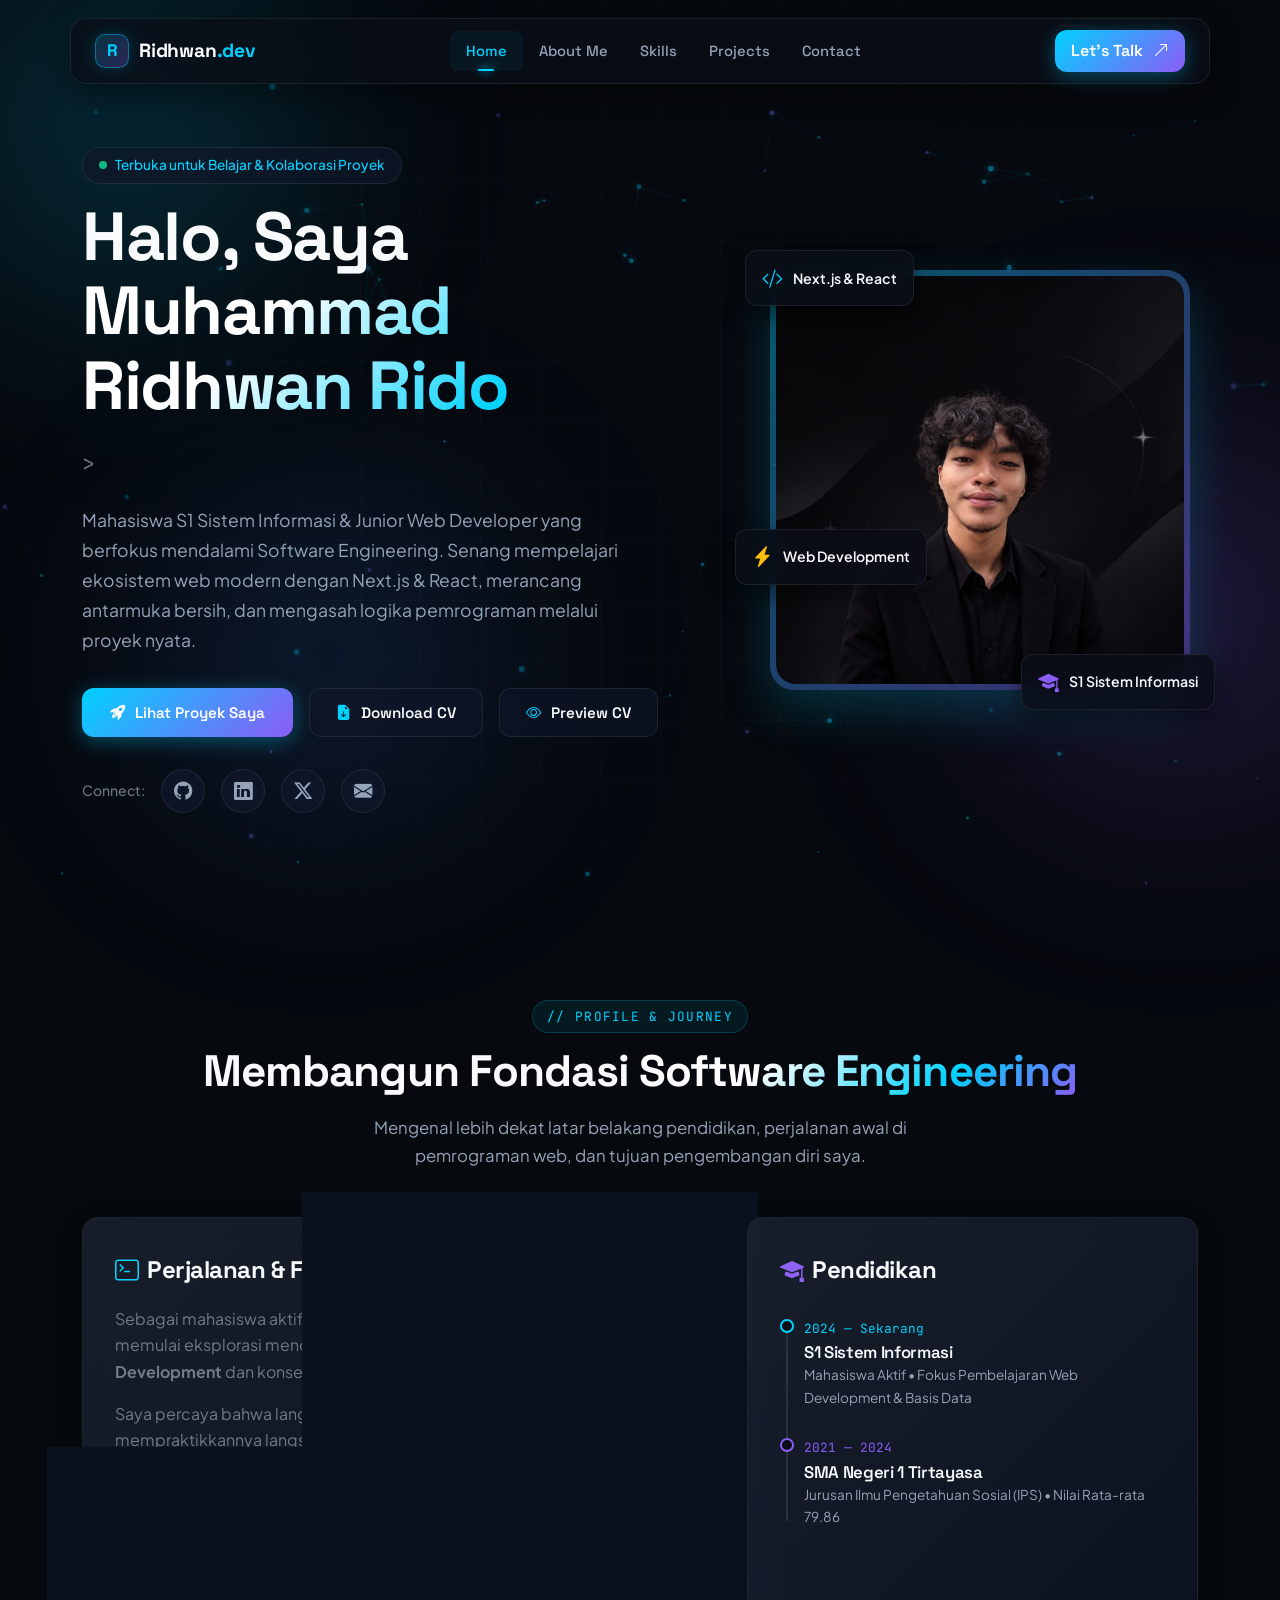
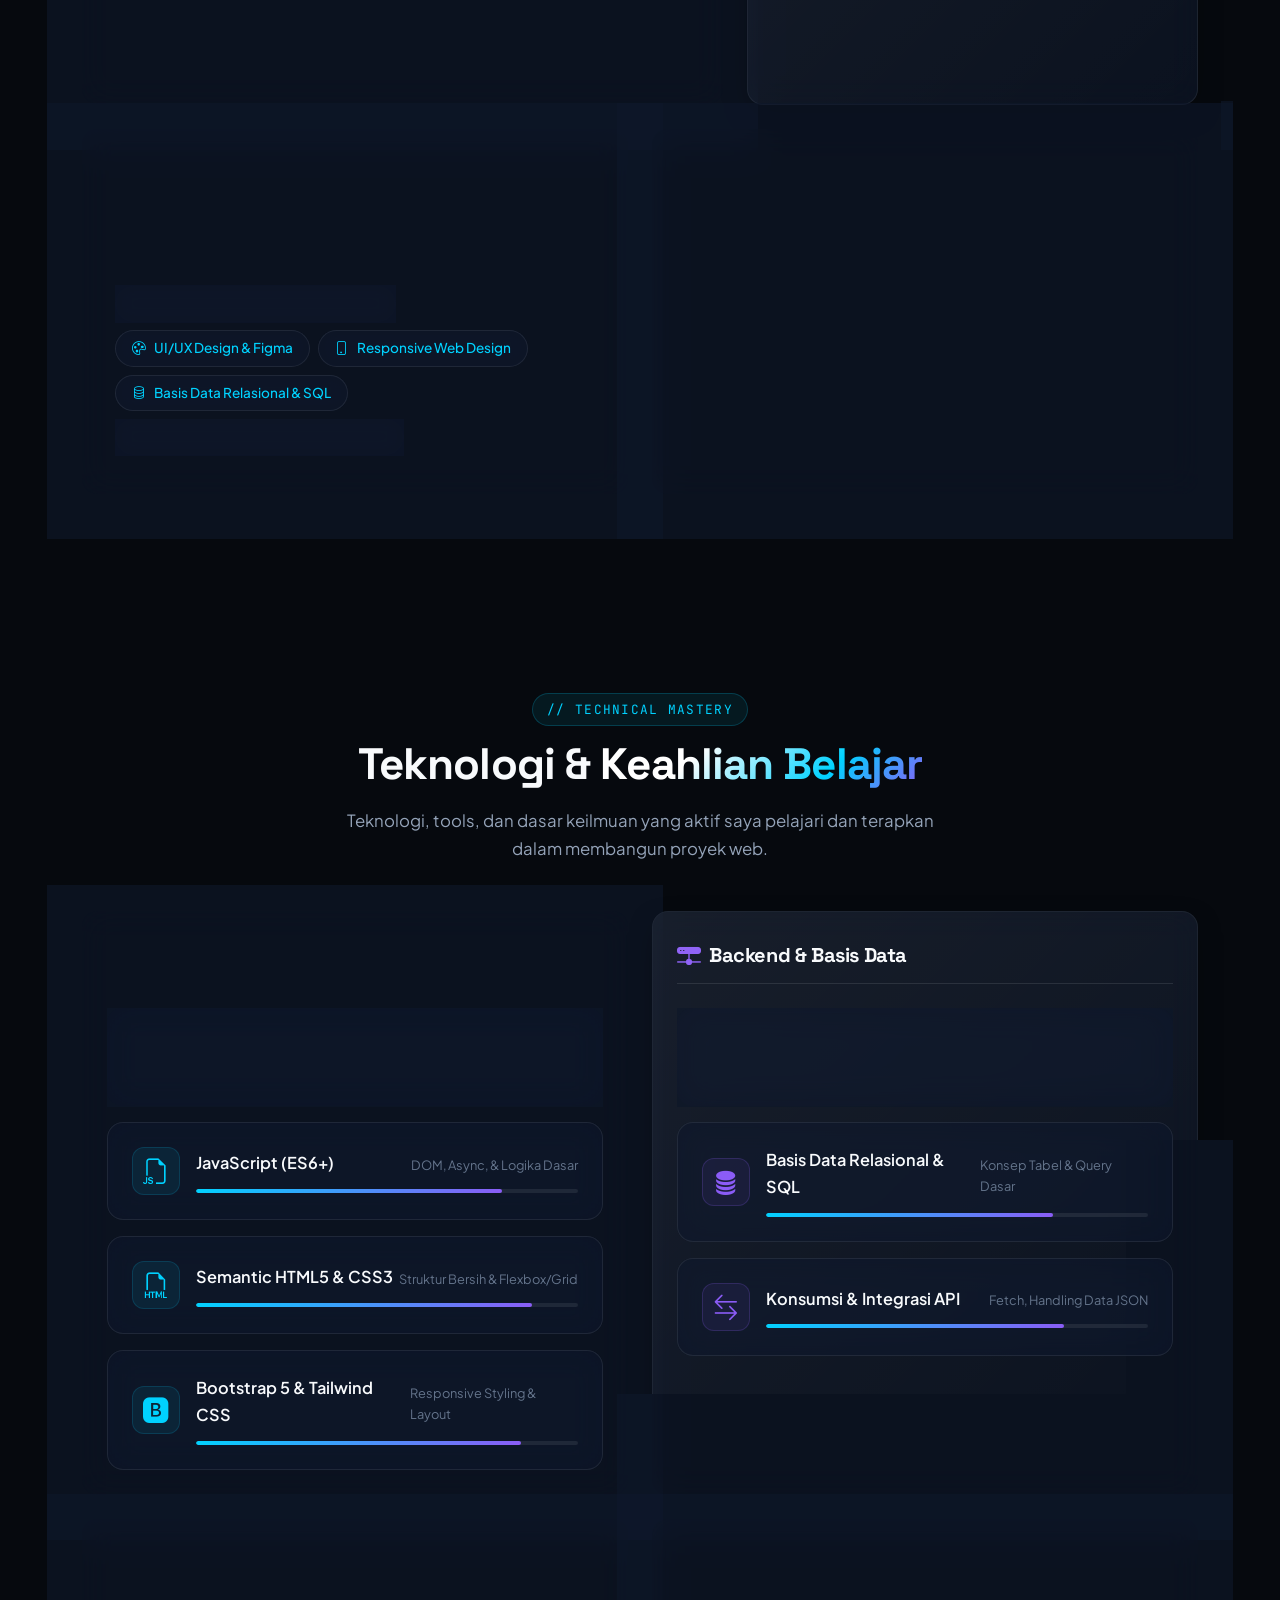
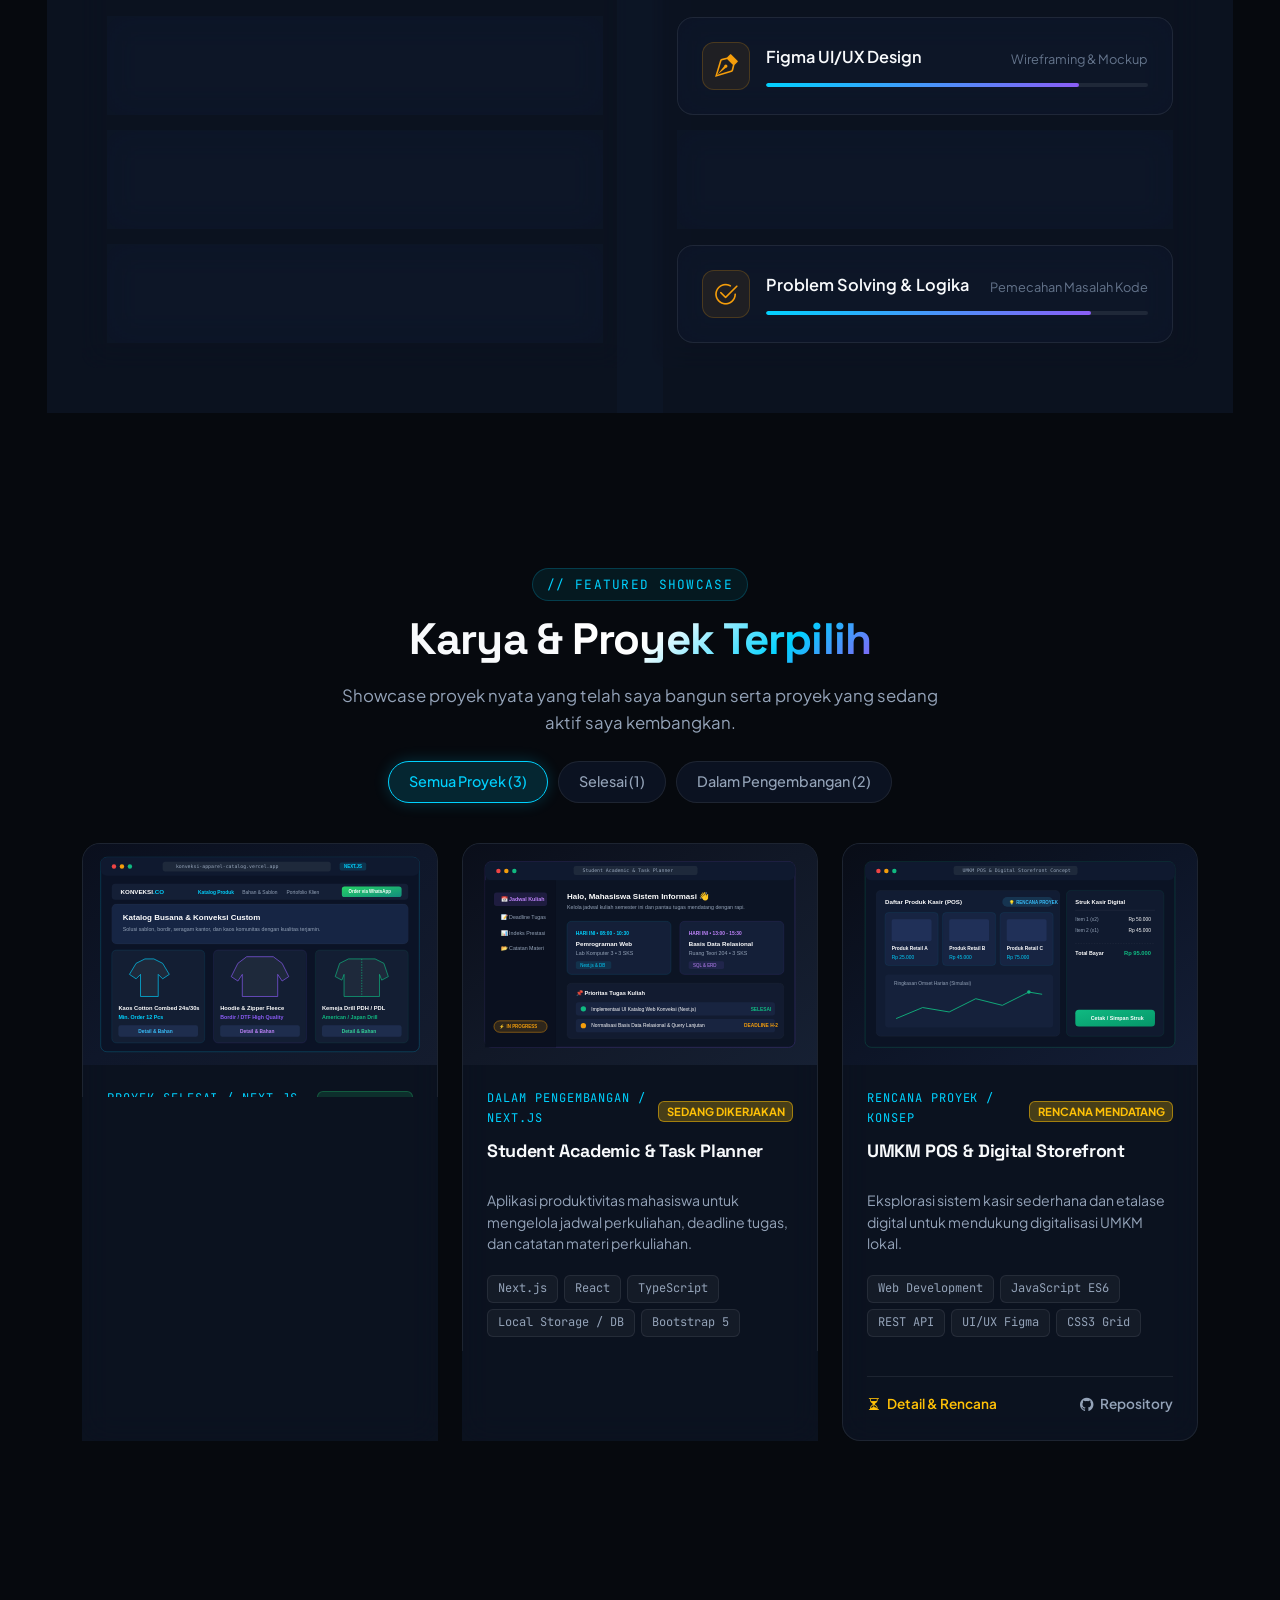
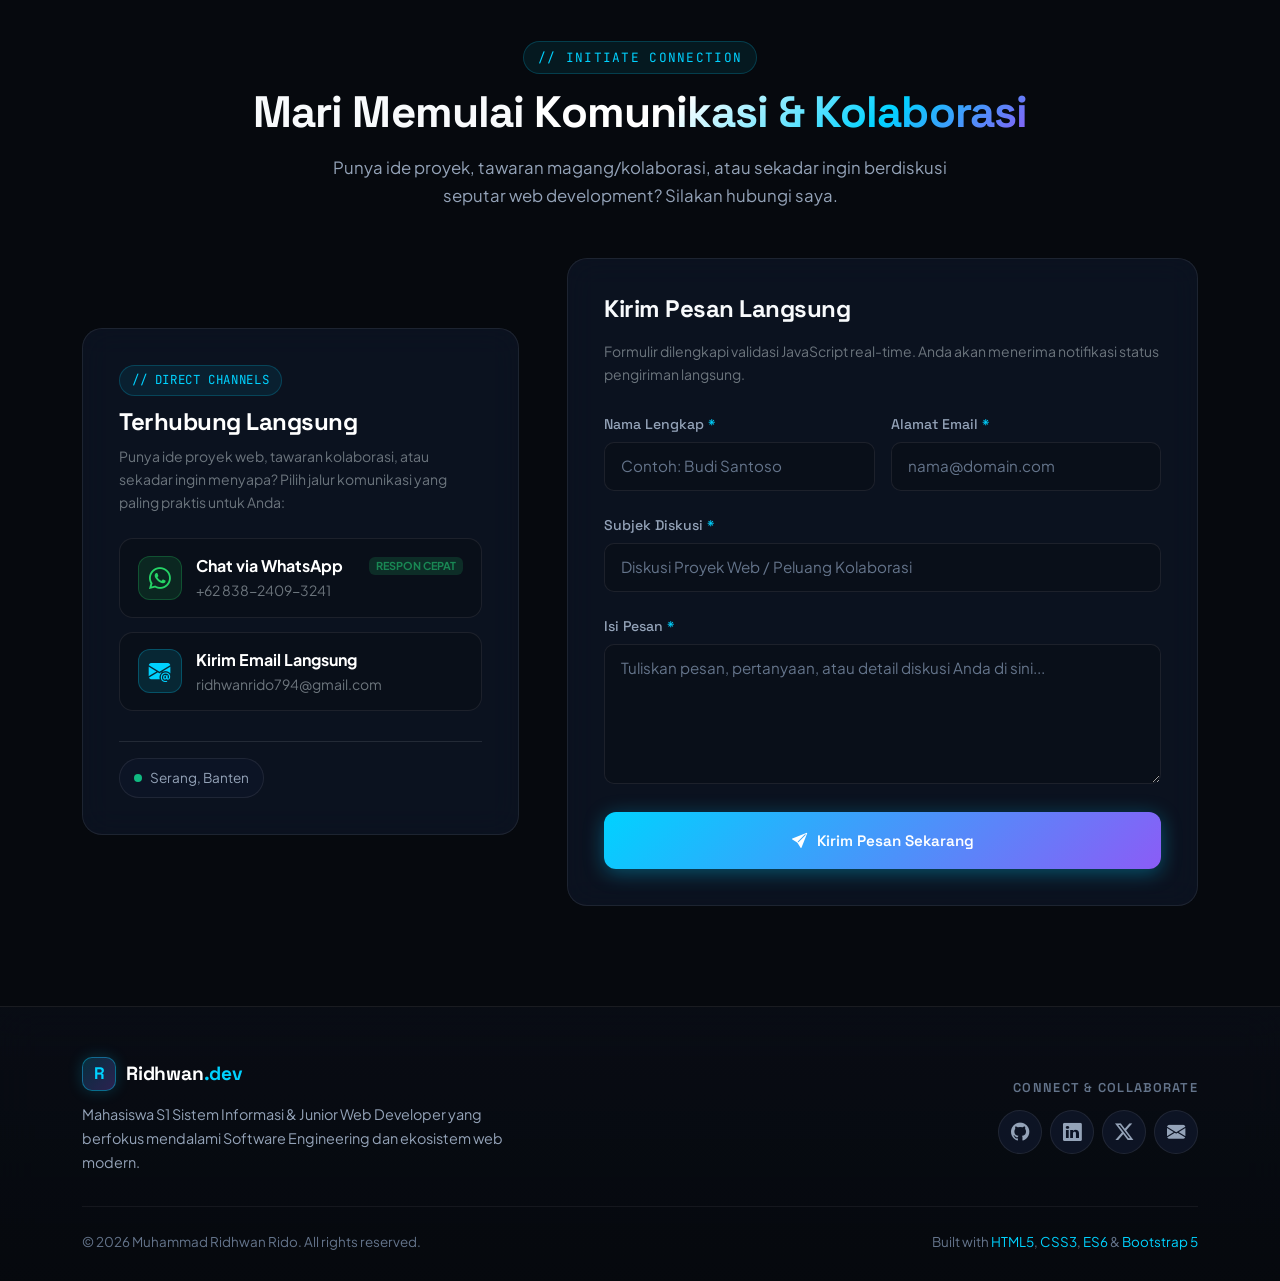
==== commit a766ce37: "update 1" ====
--- a/index.html
+++ b/index.html
@@ -106,18 +106,16 @@
                   <i class="bi bi-rocket-takeoff-fill"></i>
                   <span>Lihat Proyek Saya</span>
                 </a>
-
-                <a href="assets/docs/resume.pdf" download="Muhammad_Ridhwan_Rido_CV.pdf"
-                  class="btn-cyber-outline text-decoration-none" title="Download Curriculum Vitae">
+              
+                <a href="assets/docs/cv.pdf" download="Muhammad_Ridhwan_Rido_CV.pdf" class="btn-cyber-outline text-decoration-none">
                   <i class="bi bi-file-earmark-arrow-down-fill text-cyan"></i>
                   <span>Download CV</span>
                 </a>
 
-                <a href="assets/docs/resume.html" target="_blank" rel="noopener noreferrer"
-                  class="btn-cyber-outline text-decoration-none" title="Buka Pratinjau CV">
-                  <i class="bi bi-eye-fill text-violet"></i>
-                  <span>Preview CV</span>
-                </a>
+                <a href="assets/docs/cv.html" target="_blank" class="btn-cyber-outline text-decoration-none">
+                <i class="bi bi-eye text-cyan"></i>
+                <span>Preview CV</span>
+              </a>
               </div>
 
               <div class="d-flex align-items-center gap-3 pt-2 hero-social-row">
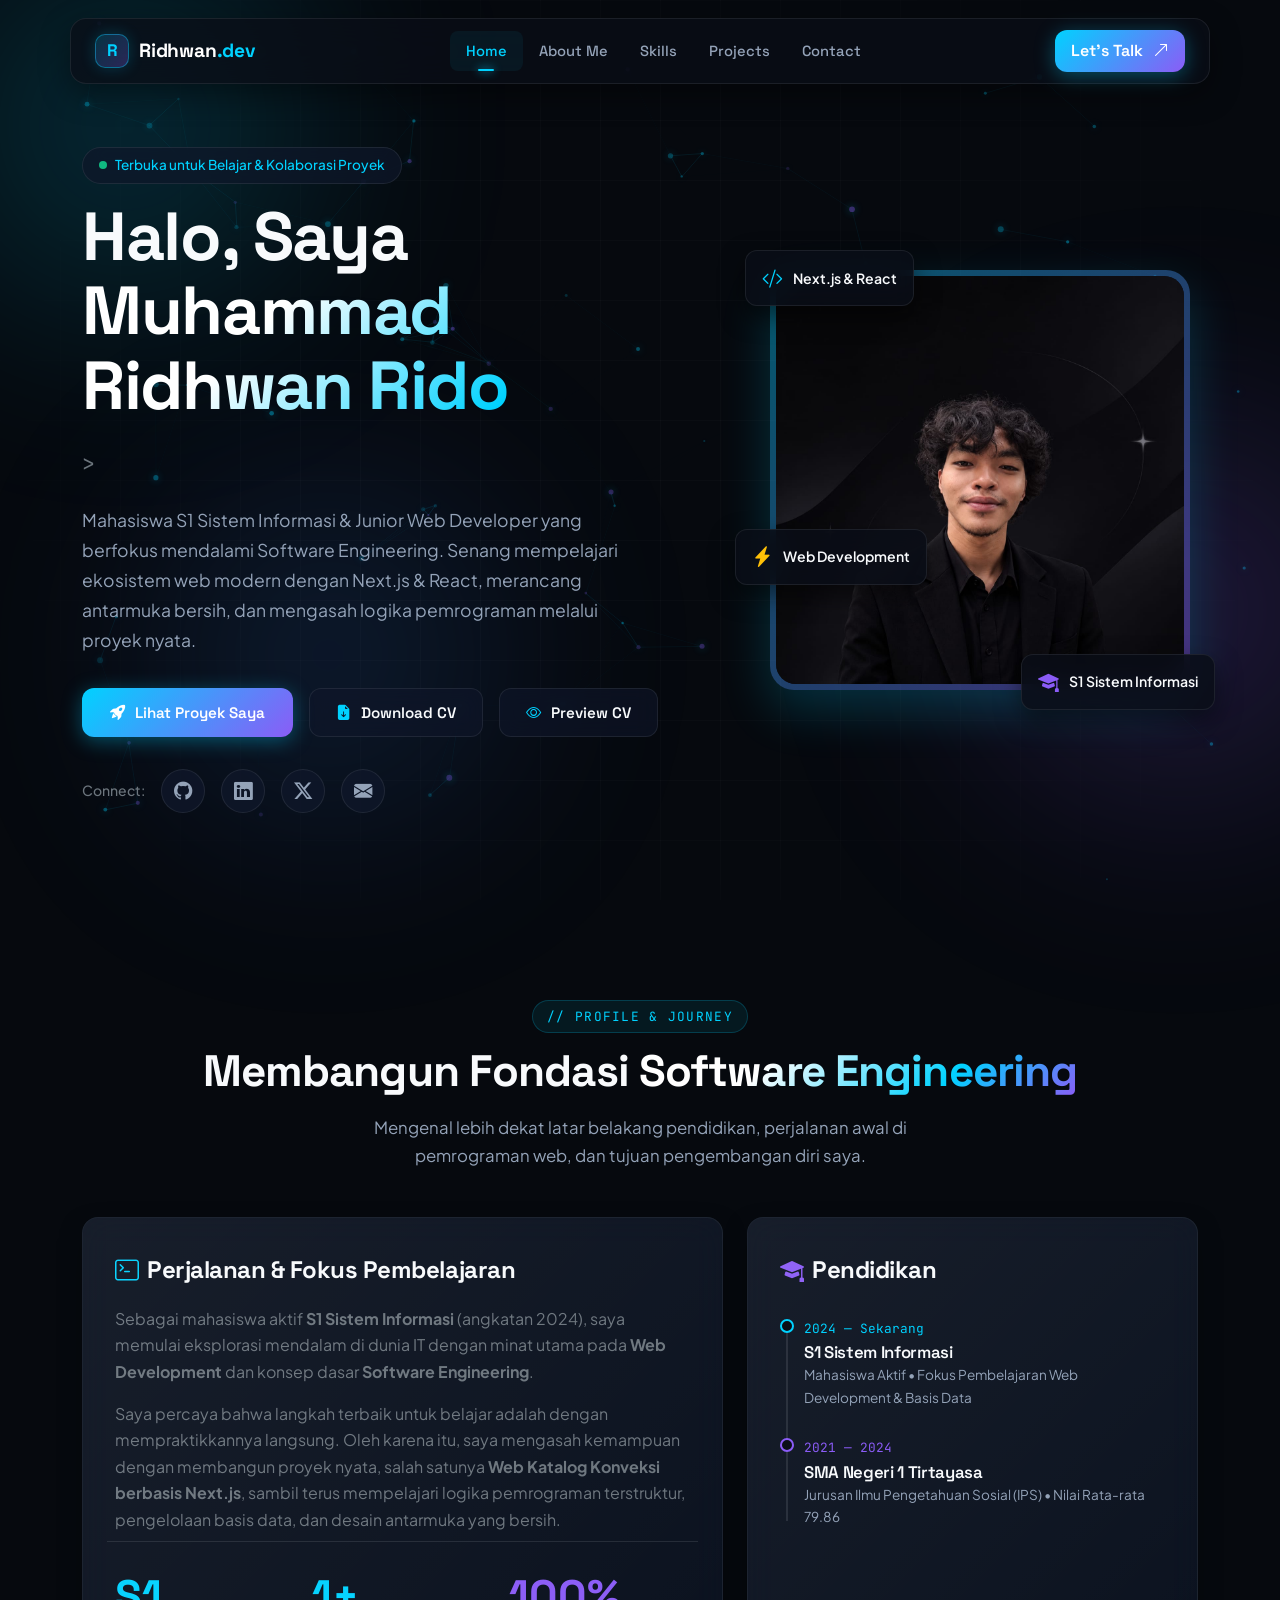
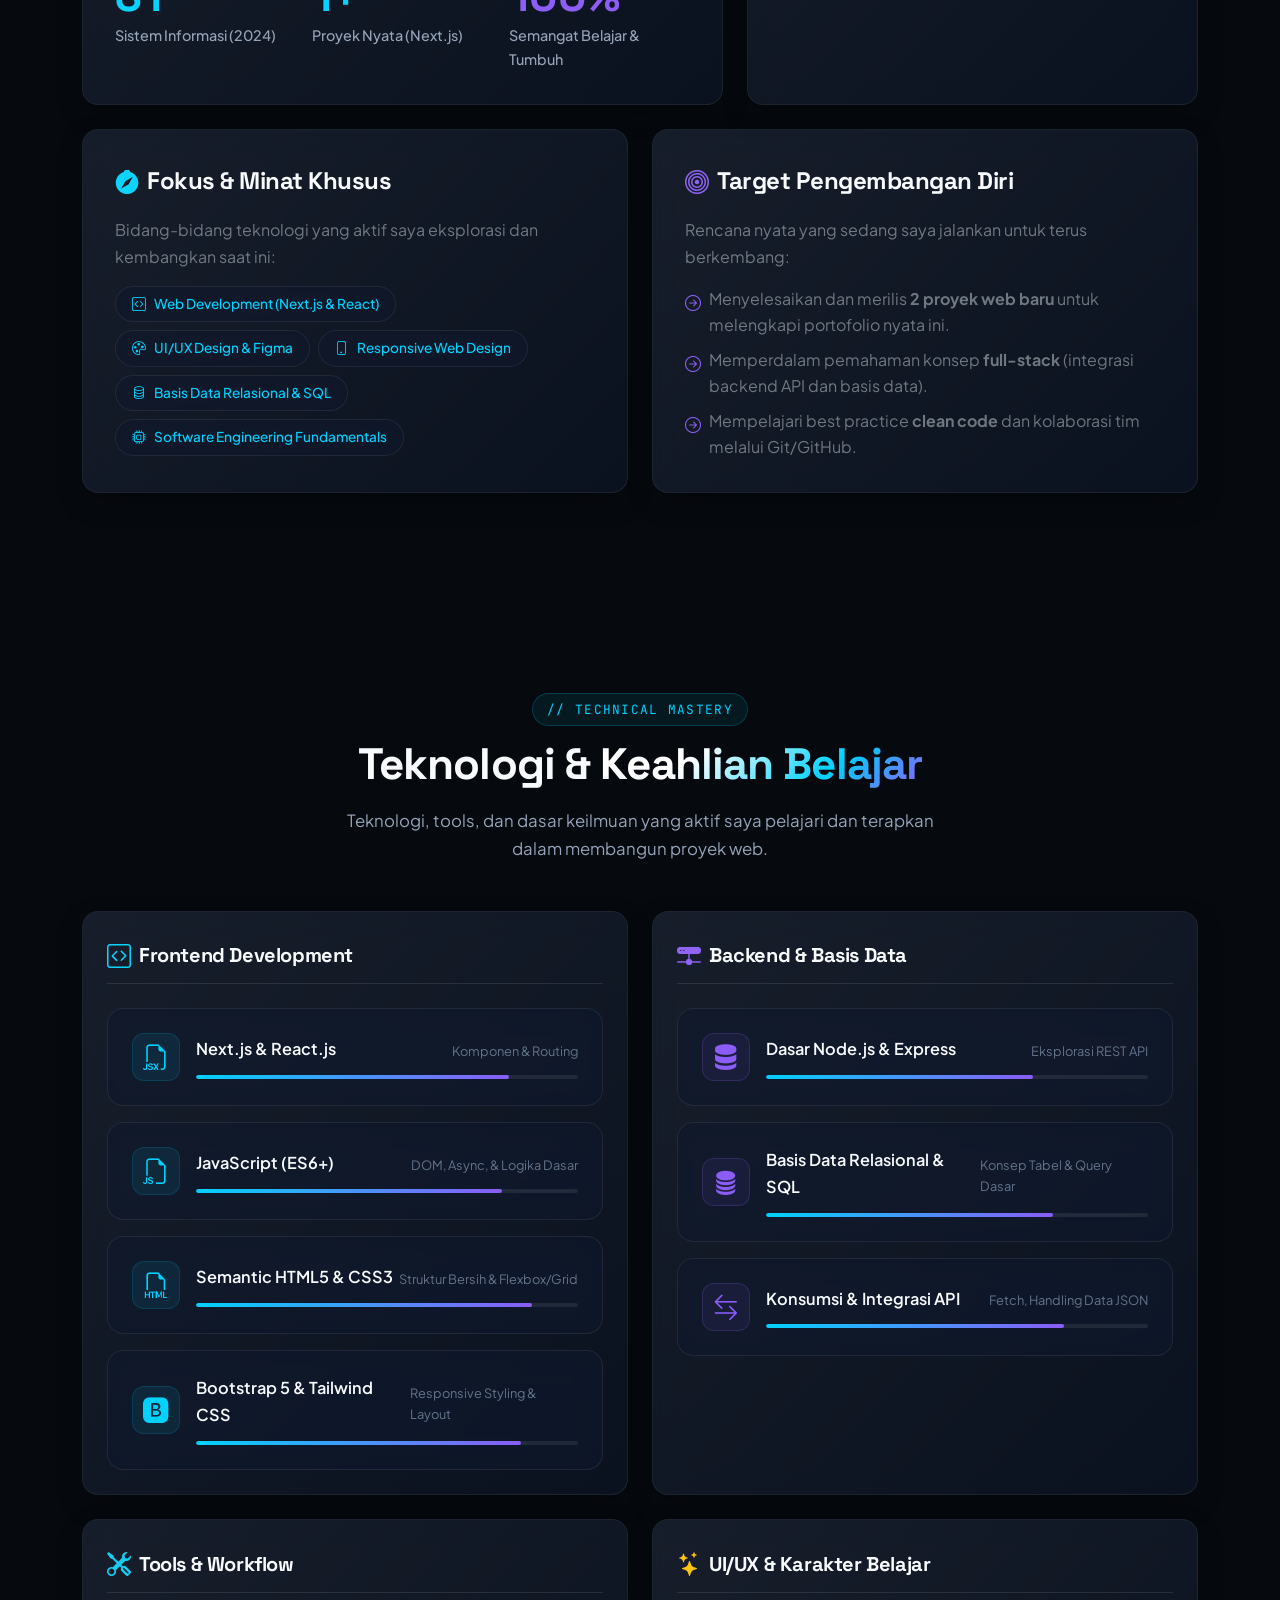
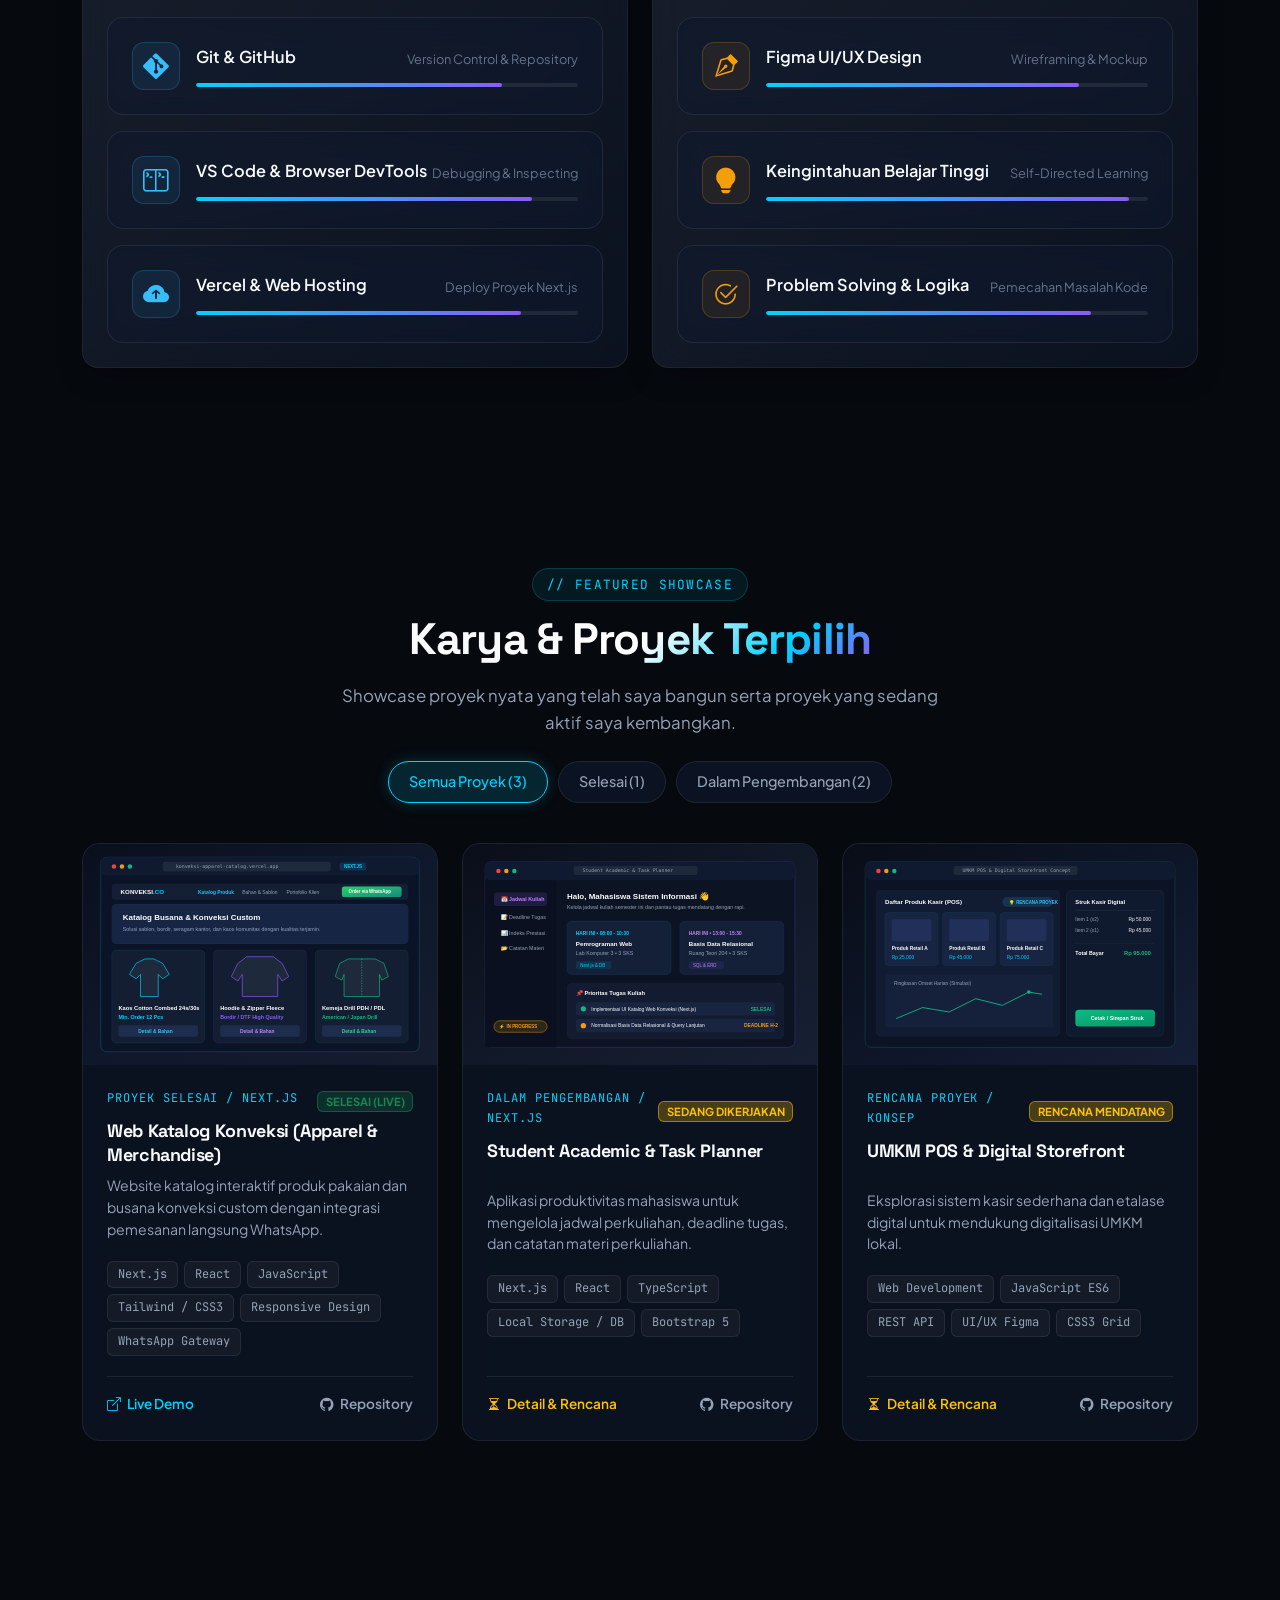
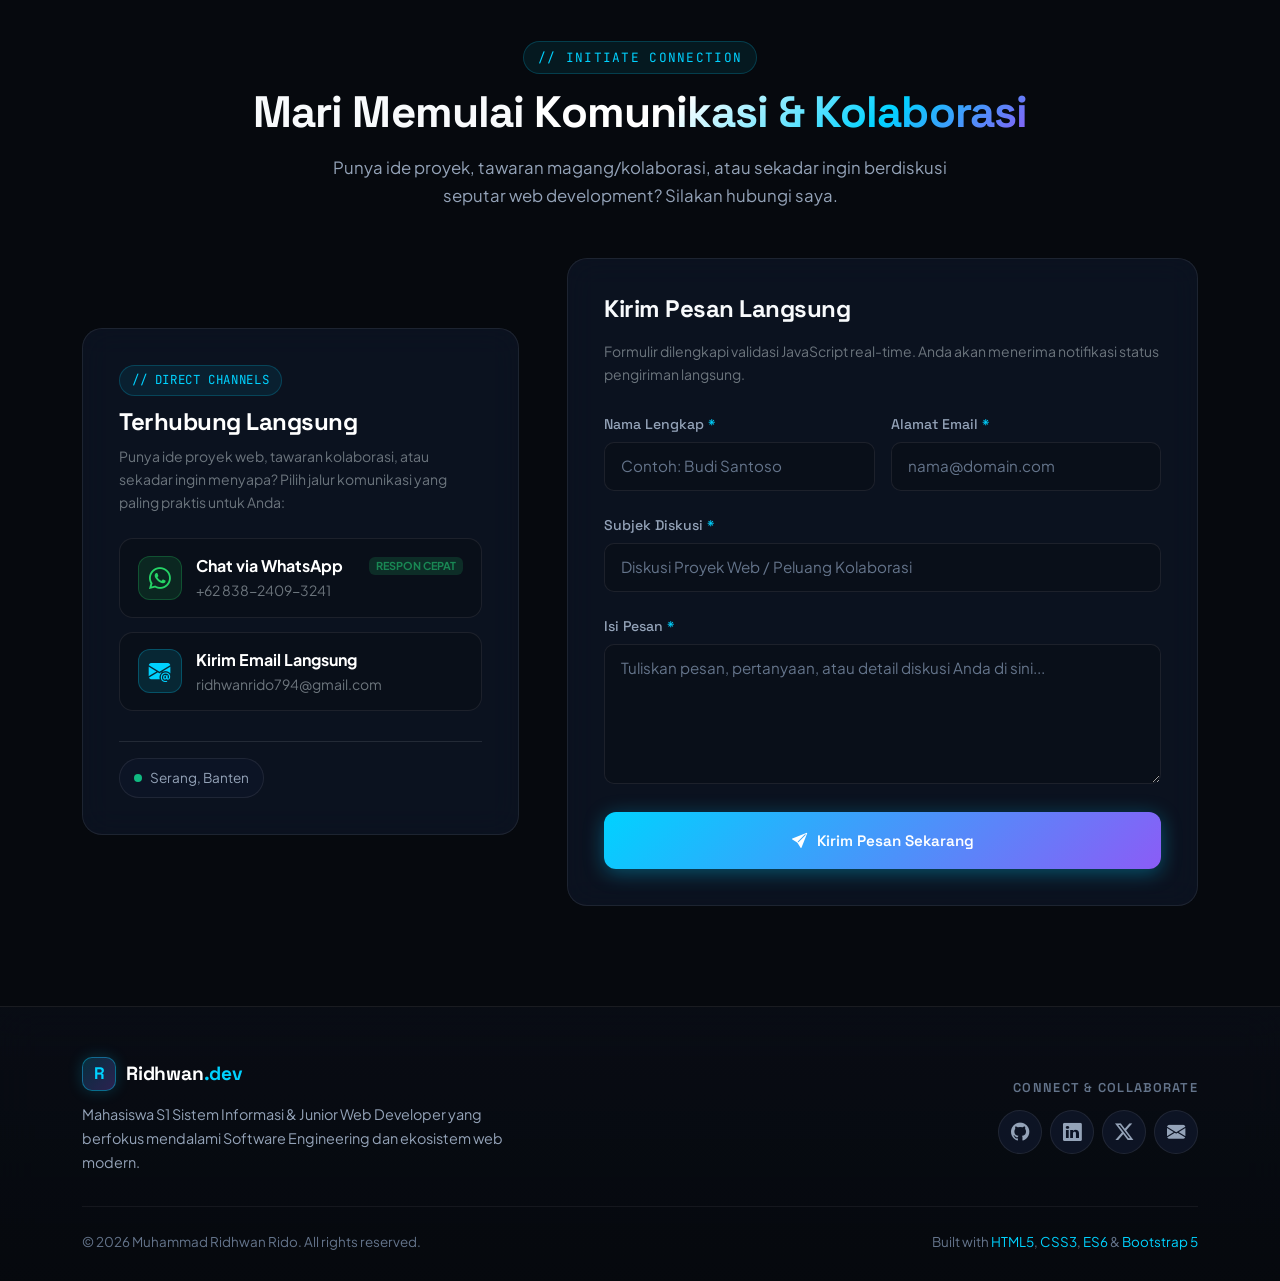
==== commit 2a451cf4: "update 2" ====
--- a/index.html
+++ b/index.html
@@ -3,7 +3,7 @@
 
 <head>
   <meta charset="UTF-8">
-  <meta name="viewport" content="width=device-width, initial-scale=1.0">
+  <meta name="viewport" content="width=device-width, initial-scale=1.0, viewport-fit=cover">
   <meta name="description"
     content="Personal Portfolio Muhammad Ridhwan Rido - Mahasiswa S1 Sistem Informasi & Junior Web Developer. Antusias dalam Web Development dan Software Engineering.">
   <meta name="keywords"
@@ -13,6 +13,10 @@
   <title>Muhammad Ridhwan Rido — Junior Web Developer & Mahasiswa Sistem Informasi</title>
 
   <link rel="icon" type="image/svg+xml" href="assets/images/profile.jpeg">
+  <link rel="preconnect" href="https://fonts.googleapis.com">
+  <link rel="preconnect" href="https://fonts.gstatic.com" crossorigin>
+  <link rel="stylesheet"
+    href="https://fonts.googleapis.com/css2?family=JetBrains+Mono:wght@400;500&family=Plus+Jakarta+Sans:wght@300;400;500;600;700&family=Space+Grotesk:wght@400;500;600;700&display=swap">
   <link rel="stylesheet" href="https://cdn.jsdelivr.net/npm/bootstrap@5.3.3/dist/css/bootstrap.min.css">
   <link rel="stylesheet" href="https://cdn.jsdelivr.net/npm/bootstrap-icons@1.11.3/font/bootstrap-icons.min.css">
   <link rel="stylesheet" href="https://cdn.jsdelivr.net/npm/aos@2.3.4/dist/aos.css">
@@ -78,8 +82,8 @@
       <!-- Hero Section -->
       <section id="home" class="hero-section" aria-label="Hero Section">
         <div class="container">
-          <div class="row align-items-center g-5">
-            <div class="col-lg-7" data-aos="fade-up" data-aos-duration="900">
+          <div class="row align-items-center g-4 g-lg-5 hero-row">
+            <div class="col-lg-7 order-2 order-lg-1" data-aos="fade-up" data-aos-duration="900">
               <div class="d-inline-flex align-items-center gap-2 glass-pill mb-3">
                 <span class="pulse-indicator" aria-hidden="true"></span>
                 <span>Terbuka untuk Belajar &amp; Kolaborasi Proyek</span>
@@ -106,16 +110,17 @@
                   <i class="bi bi-rocket-takeoff-fill"></i>
                   <span>Lihat Proyek Saya</span>
                 </a>
-              
-                <a href="assets/docs/cv.pdf" download="Muhammad_Ridhwan_Rido_CV.pdf" class="btn-cyber-outline text-decoration-none">
+
+                <a href="assets/docs/cv.pdf" download="Muhammad_Ridhwan_Rido_CV.pdf"
+                  class="btn-cyber-outline text-decoration-none">
                   <i class="bi bi-file-earmark-arrow-down-fill text-cyan"></i>
                   <span>Download CV</span>
                 </a>
 
                 <a href="assets/docs/cv.html" target="_blank" class="btn-cyber-outline text-decoration-none">
-                <i class="bi bi-eye text-cyan"></i>
-                <span>Preview CV</span>
-              </a>
+                  <i class="bi bi-eye text-cyan"></i>
+                  <span>Preview CV</span>
+                </a>
               </div>
 
               <div class="d-flex align-items-center gap-3 pt-2 hero-social-row">
@@ -138,7 +143,8 @@
               </div>
             </div>
 
-            <div class="col-lg-5 text-center" data-aos="zoom-in" data-aos-duration="1000" data-aos-delay="200">
+            <div class="col-lg-5 order-1 order-lg-2 text-center" data-aos="zoom-in" data-aos-duration="1000"
+              data-aos-delay="150">
               <div class="hero-visual-card tilt-card">
                 <div class="floating-badge floating-badge-top-left">
                   <i class="bi bi-code-slash text-cyan"></i>
@@ -158,7 +164,7 @@
                 <div class="hero-avatar-frame">
                   <div class="hero-avatar-inner">
                     <img src="assets/images/profile.jpeg" alt="Foto Profil Futuristik Muhammad Ridhwan Rido" width="420"
-                      height="420" loading="eager">
+                      height="420" loading="eager" fetchpriority="high" decoding="async">
                   </div>
                 </div>
               </div>
@@ -200,16 +206,16 @@
                   </p>
                 </div>
 
-                <div class="row g-3 pt-3 border-top border-secondary border-opacity-25">
-                  <div class="col-sm-4 text-center text-sm-start">
+                <div class="row g-2 g-sm-3 pt-3 border-top border-secondary border-opacity-25">
+                  <div class="col-4 text-center text-sm-start">
                     <div class="stat-counter-number">S1</div>
                     <div class="stat-label">Sistem Informasi (2024)</div>
                   </div>
-                  <div class="col-sm-4 text-center text-sm-start">
+                  <div class="col-4 text-center text-sm-start">
                     <div class="stat-counter-number text-cyan">1+</div>
                     <div class="stat-label">Proyek Nyata (Next.js)</div>
                   </div>
-                  <div class="col-sm-4 text-center text-sm-start">
+                  <div class="col-4 text-center text-sm-start">
                     <div class="stat-counter-number text-violet">100%</div>
                     <div class="stat-label">Semangat Belajar &amp; Tumbuh</div>
                   </div>
@@ -255,11 +261,14 @@
                     Bidang-bidang teknologi yang aktif saya eksplorasi dan kembangkan saat ini:
                   </p>
                   <div class="d-flex flex-wrap gap-2">
-                    <span class="glass-pill"><i class="bi bi-code-square text-cyan"></i> Web Development (Next.js &amp; React)</span>
+                    <span class="glass-pill"><i class="bi bi-code-square text-cyan"></i> Web Development (Next.js &amp;
+                      React)</span>
                     <span class="glass-pill"><i class="bi bi-palette text-cyan"></i> UI/UX Design &amp; Figma</span>
                     <span class="glass-pill"><i class="bi bi-phone text-cyan"></i> Responsive Web Design</span>
-                    <span class="glass-pill"><i class="bi bi-database text-cyan"></i> Basis Data Relasional &amp; SQL</span>
-                    <span class="glass-pill"><i class="bi bi-cpu text-cyan"></i> Software Engineering Fundamentals</span>
+                    <span class="glass-pill"><i class="bi bi-database text-cyan"></i> Basis Data Relasional &amp;
+                      SQL</span>
+                    <span class="glass-pill"><i class="bi bi-cpu text-cyan"></i> Software Engineering
+                      Fundamentals</span>
                   </div>
                 </div>
               </article>
@@ -278,15 +287,18 @@
                   <ul class="list-unstyled mb-0">
                     <li class="mb-2 d-flex align-items-start gap-2">
                       <i class="bi bi-arrow-right-circle text-violet mt-1"></i>
-                      <span class="text-secondary">Menyelesaikan dan merilis <strong>2 proyek web baru</strong> untuk melengkapi portofolio nyata ini.</span>
+                      <span class="text-secondary">Menyelesaikan dan merilis <strong>2 proyek web baru</strong> untuk
+                        melengkapi portofolio nyata ini.</span>
                     </li>
                     <li class="mb-2 d-flex align-items-start gap-2">
                       <i class="bi bi-arrow-right-circle text-violet mt-1"></i>
-                      <span class="text-secondary">Memperdalam pemahaman konsep <strong>full-stack</strong> (integrasi backend API dan basis data).</span>
+                      <span class="text-secondary">Memperdalam pemahaman konsep <strong>full-stack</strong> (integrasi
+                        backend API dan basis data).</span>
                     </li>
                     <li class="d-flex align-items-start gap-2">
                       <i class="bi bi-arrow-right-circle text-violet mt-1"></i>
-                      <span class="text-secondary">Mempelajari best practice <strong>clean code</strong> dan kolaborasi tim melalui Git/GitHub.</span>
+                      <span class="text-secondary">Mempelajari best practice <strong>clean code</strong> dan kolaborasi
+                        tim melalui Git/GitHub.</span>
                     </li>
                   </ul>
                 </div>
@@ -656,7 +668,8 @@
                       data-project-id="student-academic-planner">
                       <i class="bi bi-hourglass-split"></i> Dalam Pengerjaan
                     </button>
-                    <a href="https://github.com/Mr-Rido/PLANNER-TASK" target="_blank" rel="noopener noreferrer" class="project-link-btn">
+                    <a href="https://github.com/Mr-Rido/PLANNER-TASK" target="_blank" rel="noopener noreferrer"
+                      class="project-link-btn">
                       <i class="bi bi-github"></i> Repository
                     </a>
                   </div>
@@ -703,7 +716,8 @@
                       data-project-id="umkm-pos-storefront">
                       <i class="bi bi-lightbulb"></i> Rencana Berikutnya
                     </button>
-                    <a href="https://github.com/Mr-Rido" target="_blank" rel="noopener noreferrer" class="project-link-btn">
+                    <a href="https://github.com/Mr-Rido" target="_blank" rel="noopener noreferrer"
+                      class="project-link-btn">
                       <i class="bi bi-github"></i> GitHub
                     </a>
                   </div>
@@ -845,21 +859,22 @@
               <span class="brand-text">Ridhwan<span class="text-cyan">.dev</span></span>
             </a>
             <p class="footer-brand-desc">
-              Mahasiswa S1 Sistem Informasi &amp; Junior Web Developer yang berfokus mendalami Software Engineering dan ekosistem web modern.
+              Mahasiswa S1 Sistem Informasi &amp; Junior Web Developer yang berfokus mendalami Software Engineering dan
+              ekosistem web modern.
             </p>
           </div>
 
           <div class="col-lg-5 col-md-6 text-center text-md-end">
             <div class="footer-social-title">Connect &amp; Collaborate</div>
             <div class="d-flex align-items-center justify-content-center justify-content-md-end gap-2">
-              <a href="https://github.com" target="_blank" rel="noopener noreferrer" class="btn-icon-circle"
+              <a href="https://github.com/Mr-Rido" target="_blank" rel="noopener noreferrer" class="btn-icon-circle"
                 aria-label="GitHub"><i class="bi bi-github"></i></a>
               <a href="https://linkedin.com" target="_blank" rel="noopener noreferrer" class="btn-icon-circle"
                 aria-label="LinkedIn"><i class="bi bi-linkedin"></i></a>
               <a href="https://twitter.com" target="_blank" rel="noopener noreferrer" class="btn-icon-circle"
                 aria-label="X Twitter"><i class="bi bi-twitter-x"></i></a>
-              <a href="mailto:ridhwanrido794@gmail.com" class="btn-icon-circle"
-                aria-label="Email"><i class="bi bi-envelope-fill"></i></a>
+              <a href="mailto:ridhwanrido794@gmail.com" class="btn-icon-circle" aria-label="Email"><i
+                  class="bi bi-envelope-fill"></i></a>
             </div>
           </div>
         </div>
@@ -908,7 +923,8 @@
           <h5 class="fs-6 text-cyan fw-bold text-uppercase tracking-wider font-monospace mb-2">// Deskripsi Proyek</h5>
           <p id="modalProjectDesc" class="text-secondary leading-relaxed mb-4"></p>
 
-          <h5 class="fs-6 text-cyan fw-bold text-uppercase tracking-wider font-monospace mb-2">// Fitur &amp; Karakteristik</h5>
+          <h5 class="fs-6 text-cyan fw-bold text-uppercase tracking-wider font-monospace mb-2">// Fitur &amp;
+            Karakteristik</h5>
           <ul id="modalProjectFeatures" class="list-unstyled text-secondary mb-4"></ul>
 
           <h5 class="fs-6 text-cyan fw-bold text-uppercase tracking-wider font-monospace mb-2">// Arsitektur Teknis</h5>
@@ -942,9 +958,6 @@
   <script src="https://cdn.jsdelivr.net/npm/vanilla-tilt@1.8.1/dist/vanilla-tilt.min.js"></script>
   <script src="js/projects-data.js"></script>
   <script src="js/main.js"></script>
-  <script>
-    document.getElementById('currentYear').textContent = new Date().getFullYear();
-  </script>
 </body>
 
-</html>
+</html>
--- a/css/style.css
+++ b/css/style.css
@@ -1,6 +1,4 @@
 /* Sistem Desain Portofolio Futuristik Minimalis */
-
-@import url('https://fonts.googleapis.com/css2?family=Plus+Jakarta+Sans:wght@300;400;500;600;700&family=Space+Grotesk:wght@400;500;600;700&family=JetBrains+Mono:wght@400;500&display=swap');
 
 /* Variabel Tema (:root) */
 :root {
@@ -58,7 +56,10 @@
 
 html {
   scroll-behavior: smooth;
-  scroll-padding-top: 80px;
+  scroll-padding-top: 90px;
+  overflow-x: hidden;
+  width: 100%;
+  max-width: 100vw;
 }
 
 body {
@@ -68,6 +69,8 @@
   line-height: 1.65;
   overflow-x: hidden;
   position: relative;
+  width: 100%;
+  max-width: 100%;
   min-height: 100vh;
 }
 
@@ -423,11 +426,15 @@
 .navbar-cyber {
   position: fixed;
   top: 18px;
+  top: max(18px, env(safe-area-inset-top, 18px));
   left: 0;
   right: 0;
   z-index: 1030;
-  transition: var(--transition-normal);
   padding: 0;
+  width: 100%;
+  max-width: 100%;
+  transform: translateZ(0);
+  -webkit-transform: translateZ(0);
 }
 
 .navbar-cyber-container {
@@ -438,6 +445,13 @@
   border-radius: 16px;
   padding: 10px 24px;
   box-shadow: 0 10px 30px rgba(0, 0, 0, 0.4);
+  transition: background-color 0.25s ease, border-color 0.25s ease, box-shadow 0.25s ease;
+}
+
+.navbar-cyber.scrolled .navbar-cyber-container {
+  background: rgba(8, 12, 20, 0.95);
+  box-shadow: 0 10px 30px rgba(0, 0, 0, 0.6), 0 0 15px rgba(0, 210, 255, 0.15);
+  border-color: rgba(0, 210, 255, 0.25);
 }
 
 .navbar-brand {
@@ -511,9 +525,19 @@
 
 .navbar-toggler {
   border: 1px solid var(--border-glass);
+  border-radius: 10px;
   padding: 6px 10px;
   color: var(--text-primary);
   background: rgba(15, 23, 42, 0.6);
+  display: inline-flex;
+  align-items: center;
+  justify-content: center;
+  transition: var(--transition-fast);
+}
+
+.navbar-toggler:hover {
+  border-color: rgba(0, 210, 255, 0.4);
+  background: rgba(0, 210, 255, 0.08);
 }
 
 .navbar-toggler:focus {
@@ -598,6 +622,7 @@
   width: 100%;
   height: 100%;
   object-fit: cover;
+  object-position: center 20%;
   transition: transform 0.5s ease;
 }
 
@@ -740,26 +765,6 @@
 .skills-section {
   padding: 100px 0;
   position: relative;
-}
-
-.skill-tab-btn {
-  background: rgba(15, 23, 42, 0.6);
-  border: 1px solid var(--border-glass);
-  color: var(--text-secondary);
-  padding: 8px 20px;
-  border-radius: 30px;
-  font-family: var(--font-heading);
-  font-weight: 600;
-  font-size: 0.9rem;
-  cursor: pointer;
-  transition: var(--transition-fast);
-}
-
-.skill-tab-btn:hover,
-.skill-tab-btn.active {
-  background: rgba(0, 210, 255, 0.12);
-  border-color: var(--accent-cyan);
-  color: var(--accent-cyan);
 }
 
 .skill-card-item {
@@ -1259,13 +1264,18 @@
 
 /* Responsif */
 @media (max-width: 991.98px) {
+  html {
+    scroll-padding-top: 80px;
+  }
+
   .navbar-cyber {
-    top: 10px;
-    padding: 0 12px;
+    top: 12px;
+    top: max(12px, env(safe-area-inset-top, 12px));
+    padding: 0 16px;
   }
 
   .navbar-cyber-container {
-    padding: 10px 18px;
+    padding: 9px 18px;
   }
 
   .navbar-collapse {
@@ -1277,13 +1287,25 @@
     margin-top: 12px;
   }
 
+  .navbar-nav .nav-link {
+    padding: 10px 14px !important;
+    text-align: center;
+    border-radius: 8px;
+  }
+
+  .navbar-nav .nav-link.active::after {
+    display: none;
+  }
+
   .hero-section {
-    padding: 120px 0 60px;
+    padding: 110px 0 50px;
     text-align: center;
   }
 
   .hero-desc {
-    margin: 0 auto 2rem;
+    margin: 0 auto 1.75rem;
+    font-size: 1rem;
+    line-height: 1.65;
   }
 
   .hero-type-wrap {
@@ -1298,14 +1320,16 @@
     justify-content: center;
   }
 
+  /* Di tablet/mobile avatar tampil di atas teks dengan jarak proporsional */
   .hero-visual-card {
-    margin: 40px auto 0;
-    max-width: 330px;
+    margin: 0 auto 1.75rem;
+    max-width: 280px;
   }
 
   .floating-badge {
     padding: 8px 12px;
     font-size: 0.78rem;
+    gap: 8px;
   }
 
   .floating-badge-top-left {
@@ -1319,8 +1343,7 @@
   }
 
   .floating-badge-center-left {
-    bottom: 22%;
-    left: -15px;
+    display: none;
   }
 }
 
@@ -1334,14 +1357,47 @@
   }
 
   .hero-title {
-    font-size: clamp(2rem, 6.5vw, 2.5rem);
+    font-size: clamp(1.85rem, 6.5vw, 2.35rem);
+    line-height: 1.2;
   }
 
   .about-section,
   .skills-section,
   .projects-section,
   .contact-section {
-    padding: 70px 0;
+    padding: 85px 0 60px;
+  }
+
+  .ambient-glow-1 {
+    width: 260px;
+    height: 260px;
+    top: -30px;
+    left: -30px;
+  }
+
+  .ambient-glow-2 {
+    width: 280px;
+    height: 280px;
+    top: 35%;
+    right: -30px;
+  }
+
+  .ambient-glow-3 {
+    display: none;
+  }
+
+  .hero-visual-card {
+    max-width: 240px;
+    margin: 0 auto 1.5rem;
+  }
+
+  .hero-avatar-frame {
+    padding: 5px;
+    border-radius: 20px;
+  }
+
+  .hero-avatar-inner {
+    border-radius: 16px;
   }
 
   .footer-cyber {
@@ -1355,14 +1411,26 @@
 }
 
 @media (max-width: 575.98px) {
+  html {
+    scroll-padding-top: 72px;
+  }
+
   .navbar-cyber {
-    top: 6px;
-    padding: 0 8px;
+    top: 10px;
+    top: max(10px, env(safe-area-inset-top, 10px));
+    padding: 0 16px;
   }
 
   .navbar-cyber-container {
     padding: 8px 14px;
-    border-radius: 12px;
+    border-radius: 14px;
+  }
+
+  .navbar-toggler {
+    border-radius: 10px;
+    padding: 6px 9px;
+    min-width: 40px;
+    min-height: 40px;
   }
 
   .brand-text {
@@ -1376,36 +1444,79 @@
   }
 
   .hero-section {
-    padding: 100px 0 40px;
+    padding: 95px 0 35px;
   }
 
   .hero-visual-card {
-    max-width: 260px;
-    margin: 30px auto 0;
+    max-width: 215px;
+    margin: 0 auto 1.25rem;
+  }
+
+  .hero-avatar-frame {
+    padding: 4px;
+    border-radius: 18px;
+    box-shadow: 0 12px 35px rgba(0, 210, 255, 0.25);
+  }
+
+  .hero-avatar-inner {
+    border-radius: 14px;
+  }
+
+  .floating-badge {
+    padding: 5px 9px;
+    font-size: 0.72rem;
+    gap: 6px;
+  }
+
+  .floating-badge i {
+    font-size: 0.95rem;
   }
 
   .floating-badge-top-left {
-    top: -10px;
-    left: -6px;
+    top: -8px;
+    left: -8px;
   }
 
   .floating-badge-bottom-right {
-    bottom: -10px;
-    right: -6px;
+    bottom: -8px;
+    right: -8px;
   }
 
   .floating-badge-center-left {
     display: none;
   }
 
-  .floating-badge {
-    padding: 6px 10px;
-    font-size: 0.74rem;
-    gap: 6px;
-  }
-
-  .floating-badge i {
-    font-size: 1rem;
+  .hero-type-wrap {
+    font-size: clamp(0.85rem, 3.8vw, 1.15rem);
+    min-height: 2.1rem;
+    margin-bottom: 1.25rem;
+    max-width: 100%;
+    overflow: hidden;
+    text-overflow: ellipsis;
+  }
+
+  .typed-text-target {
+    max-width: 100%;
+    display: inline-block;
+  }
+
+  .hero-cta-buttons {
+    width: 100%;
+    gap: 10px;
+  }
+
+  .hero-cta-buttons .btn-cyber-primary {
+    width: 100%;
+    padding: 11px 18px;
+    font-size: 0.92rem;
+  }
+
+  .hero-cta-buttons .btn-cyber-outline {
+    flex: 1 1 calc(50% - 6px);
+    padding: 9px 8px;
+    font-size: 0.82rem;
+    min-width: 0;
+    text-align: center;
   }
 
   .bento-card {
@@ -1413,11 +1524,12 @@
   }
 
   .stat-counter-number {
-    font-size: 1.85rem;
+    font-size: 1.75rem;
   }
 
   .stat-label {
-    font-size: 0.78rem;
+    font-size: 0.75rem;
+    line-height: 1.3;
   }
 
   .skill-card-item {
@@ -1468,21 +1580,42 @@
     padding: 1.25rem !important;
   }
 
-  .btn-cyber-primary,
-  .btn-cyber-outline {
-    padding: 10px 20px;
+  .back-to-top {
+    bottom: 16px;
+    right: 16px;
+    width: 42px;
+    height: 42px;
+    font-size: 1.1rem;
+  }
+}
+
+@media (max-width: 379.98px) {
+  .navbar-cyber {
+    padding: 0 10px;
+  }
+
+  .navbar-cyber-container {
+    padding: 6px 10px;
+  }
+
+  .brand-text {
+    font-size: 0.95rem;
+  }
+
+  .brand-badge {
+    width: 28px;
+    height: 28px;
     font-size: 0.88rem;
-    width: 100%;
-    justify-content: center;
-  }
-
-  .hero-cta-buttons {
-    flex-direction: column;
-    width: 100%;
-  }
-
-  .hero-cta-buttons a {
-    width: 100%;
+  }
+
+  .navbar-toggler {
+    padding: 4px 7px;
+    min-width: 34px;
+    min-height: 34px;
+  }
+
+  .hero-cta-buttons .btn-cyber-outline {
+    flex: 1 1 100%;
   }
 }
 
